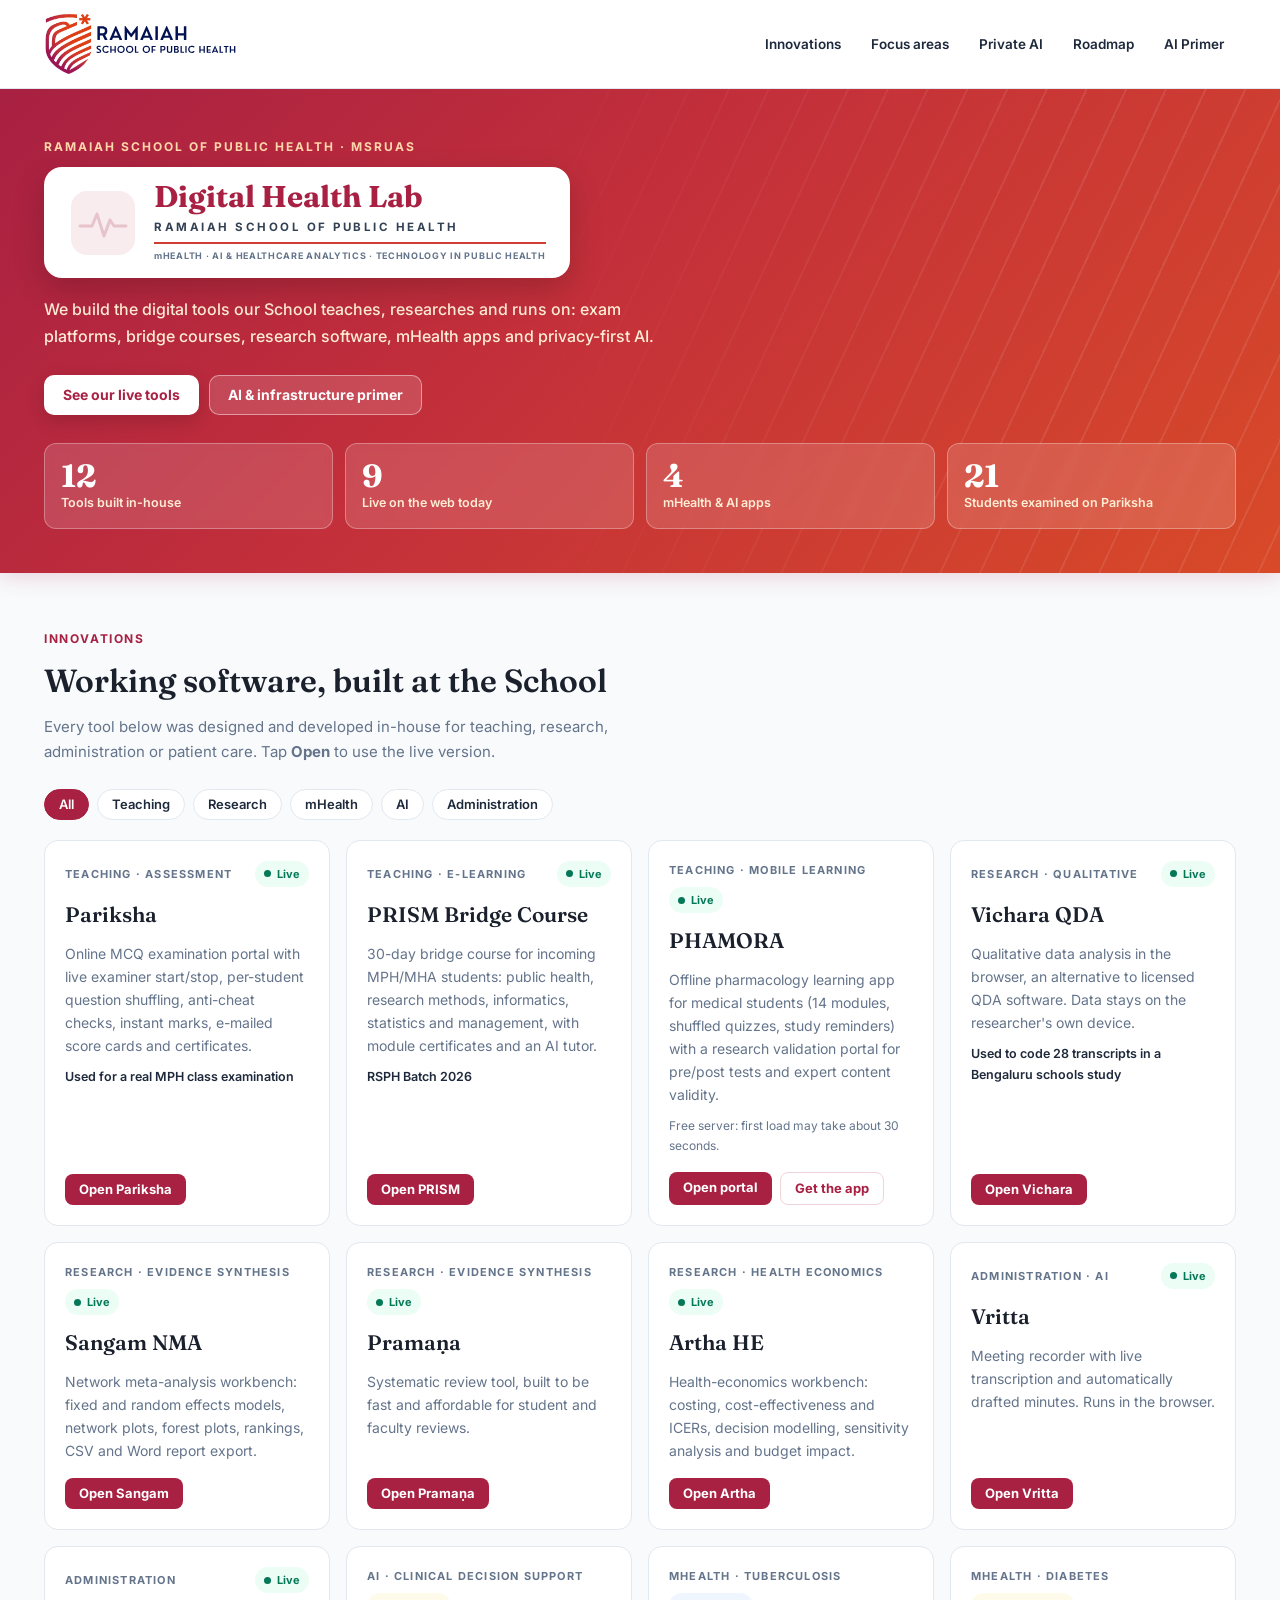
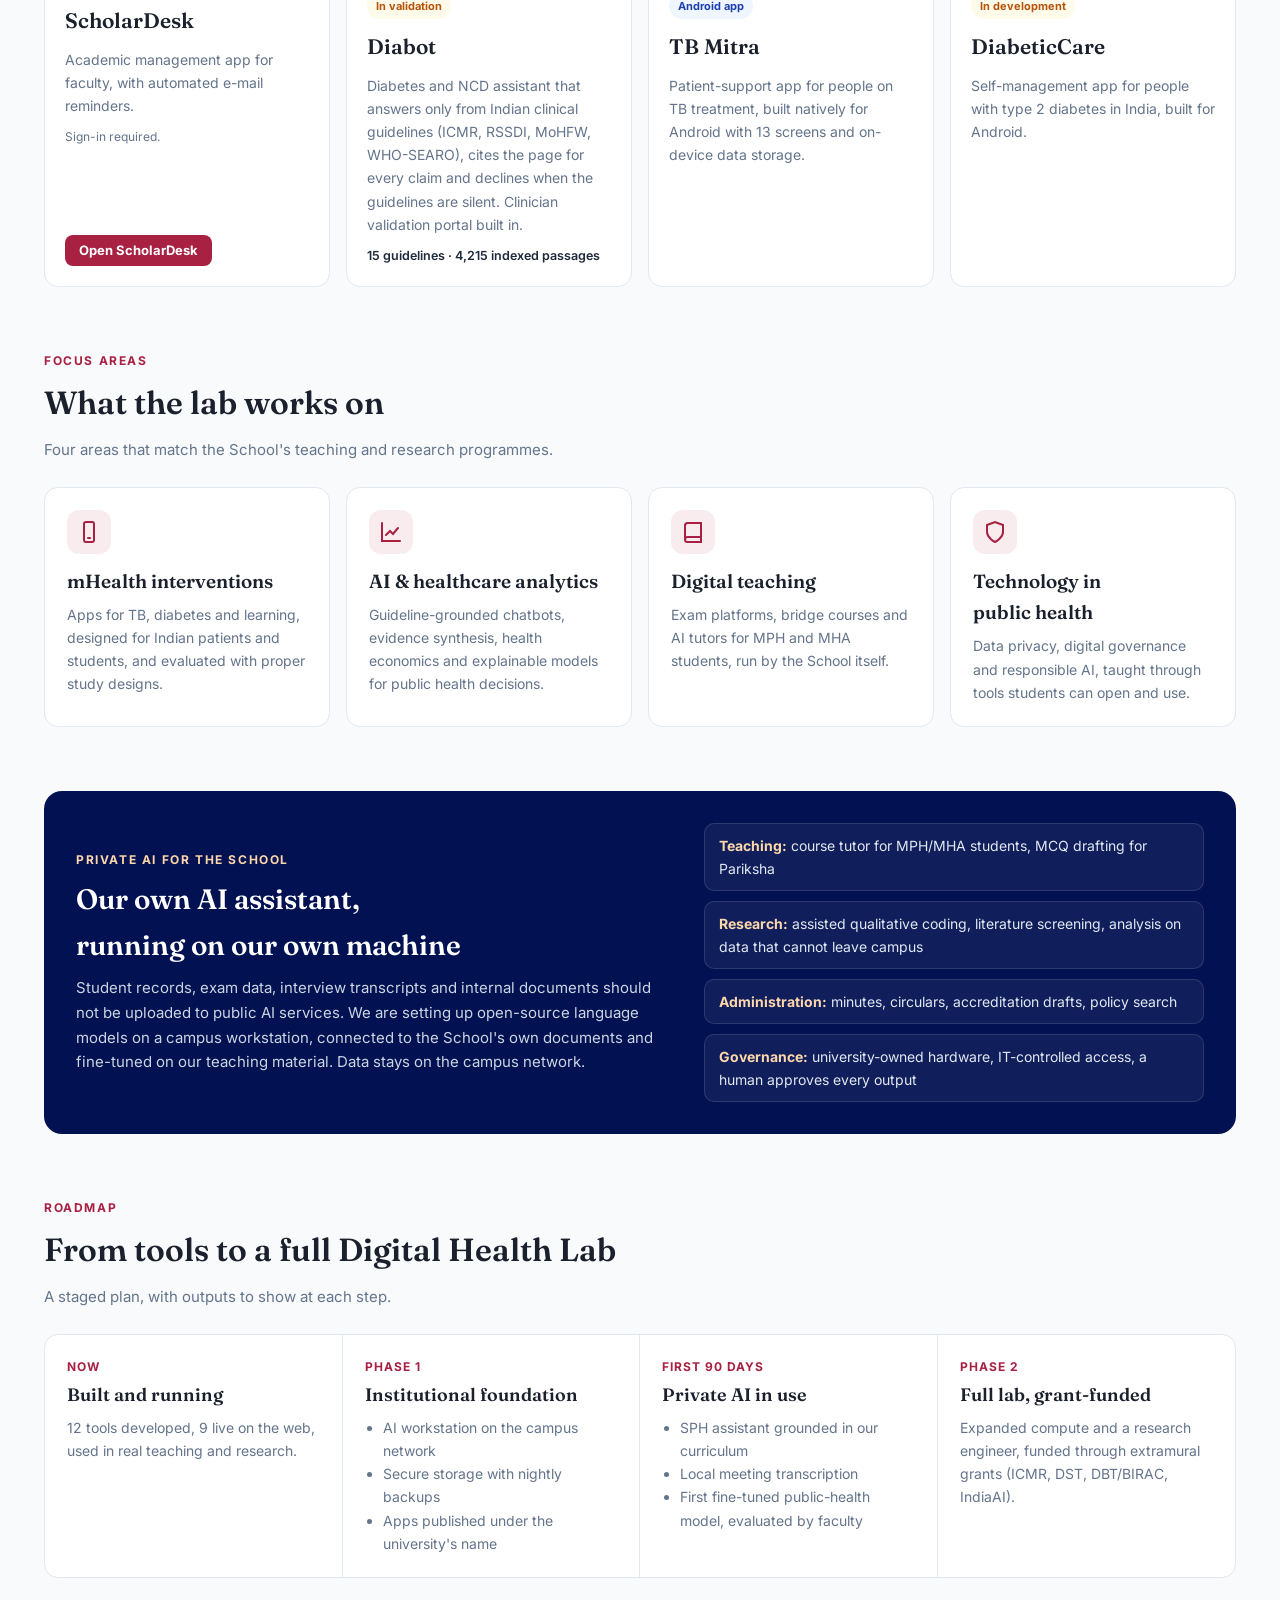
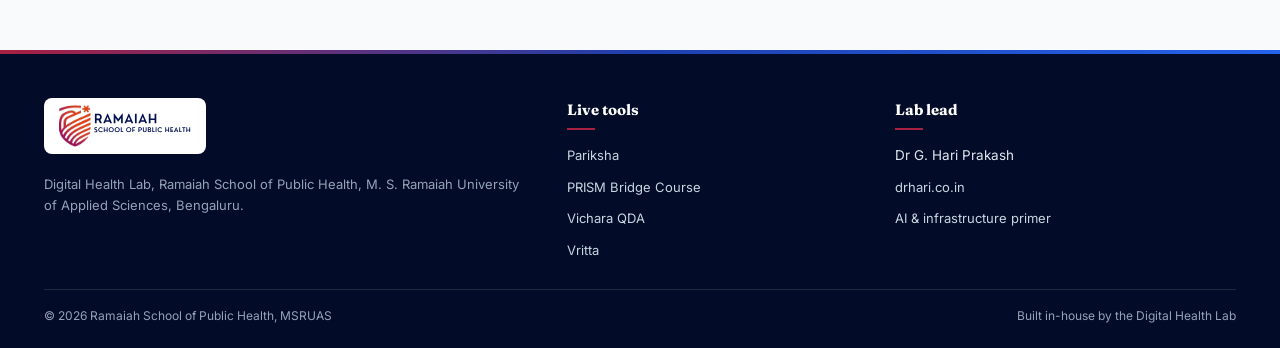
==== index.html @ 74ec66e6 "RSPH Digital Health Lab site: home and AI primer Co-Authored-By: Claude Opus 5.5 <noreply@anthropic." ====
<!DOCTYPE html>
<html lang="en">
<head>
  <meta charset="UTF-8" />
  <meta name="viewport" content="width=device-width, initial-scale=1.0" />
  <title>Digital Health Lab | Ramaiah School of Public Health</title>
  <meta name="description" content="Digital Health Lab at Ramaiah School of Public Health, MSRUAS: mHealth, AI and healthcare analytics, and technology for public health. Live tools built in-house." />
  <link rel="icon" type="image/svg+xml" href="rsph_logo.svg" />
  <link rel="alternate icon" type="image/png" href="rsph_official_logo.png" />
  <link rel="preconnect" href="https://fonts.googleapis.com">
  <link rel="preconnect" href="https://fonts.gstatic.com" crossorigin>
  <link href="https://fonts.googleapis.com/css2?family=Fraunces:opsz,wght@9..144,500;9..144,600;9..144,700&family=Inter:wght@400;500;600;700;800&display=swap" rel="stylesheet">
  <link rel="stylesheet" href="styles.css" />
  <script>document.documentElement.classList.add('js');</script>
</head>
<body>

<header class="masthead">
  <div class="wrap">
    <a href="./" aria-label="Digital Health Lab home"><img src="rsph_logo.svg" alt="Ramaiah School of Public Health" class="brand-logo-img" onerror="this.onerror=null;this.src='rsph_official_logo.png';" /></a>
    <nav class="nav" aria-label="Main">
      <a href="#innovations">Innovations</a>
      <a href="#focus">Focus areas</a>
      <a href="#private-ai">Private AI</a>
      <a href="#roadmap">Roadmap</a>
      <a href="primer.html">AI Primer</a>
    </nav>
  </div>
</header>

<section class="hero-banner">
  <div class="wrap">
    <div class="hero-kicker">Ramaiah School of Public Health · MSRUAS</div>
    <div class="hero-logo-card">
      <div class="pulse-icon" aria-hidden="true">
        <svg viewBox="0 0 70 70" fill="none">
          <rect x="3" y="3" width="64" height="64" rx="16" fill="#F8ECEE"/>
          <path d="M12 38h12l5-12 7 22 6-16 4 6h12" stroke="#E7C3CB" stroke-width="3" stroke-linecap="round" stroke-linejoin="round"/>
          <path class="pulse-line" d="M12 38h12l5-12 7 22 6-16 4 6h12" stroke="#A82042" stroke-width="3.2" stroke-linecap="round" stroke-linejoin="round"/>
        </svg>
        <span class="hero-sparkle s1">&#10022;</span>
        <span class="hero-sparkle s2">&#10022;</span>
      </div>
      <div>
        <div class="hero-logo-word">Digital Health Lab</div>
        <div class="hero-logo-sub">RAMAIAH SCHOOL OF PUBLIC HEALTH</div>
        <div class="hero-logo-tagline">mHEALTH &middot; AI &amp; HEALTHCARE ANALYTICS &middot; TECHNOLOGY IN PUBLIC HEALTH</div>
      </div>
    </div>
    <h1 class="hero-sub" style="font-family:'Inter',sans-serif;font-weight:500;color:#FFEDD5;">
      We build the digital tools our School teaches, researches and runs on: exam platforms, bridge courses, research software, mHealth apps and privacy-first AI.
    </h1>
    <div class="hero-actions">
      <a class="btn btn-light" href="#innovations">See our live tools</a>
      <a class="btn btn-ghost" href="primer.html">AI &amp; infrastructure primer</a>
    </div>
    <div class="metrics-row">
      <div class="metric-card"><div class="big-num" data-count="12">12</div><div class="caption">Tools built in-house</div></div>
      <div class="metric-card"><div class="big-num" data-count="9">9</div><div class="caption">Live on the web today</div></div>
      <div class="metric-card"><div class="big-num" data-count="4">4</div><div class="caption">mHealth &amp; AI apps</div></div>
      <div class="metric-card"><div class="big-num" data-count="21">21</div><div class="caption">Students examined on Pariksha</div></div>
    </div>
  </div>
</section>

<main>
<section class="block wrap" id="innovations">
  <div class="eyebrow">Innovations</div>
  <h2 class="section-title">Working software, built at the School</h2>
  <p class="section-lede">Every tool below was designed and developed in-house for teaching, research, administration or patient care. Tap <b>Open</b> to use the live version.</p>

  <div class="chips" role="group" aria-label="Filter tools">
    <button class="chip" aria-pressed="true" data-filter="all">All</button>
    <button class="chip" aria-pressed="false" data-filter="teaching">Teaching</button>
    <button class="chip" aria-pressed="false" data-filter="research">Research</button>
    <button class="chip" aria-pressed="false" data-filter="mhealth">mHealth</button>
    <button class="chip" aria-pressed="false" data-filter="ai">AI</button>
    <button class="chip" aria-pressed="false" data-filter="admin">Administration</button>
  </div>

  <div class="grid" id="projectGrid">
    <article class="card reveal" data-cat="teaching">
      <div class="card-top"><span class="cat">Teaching · Assessment</span><span class="status live">Live</span></div>
      <h3>Pariksha</h3>
      <p>Online MCQ examination portal with live examiner start/stop, per-student question shuffling, anti-cheat checks, instant marks, e-mailed score cards and certificates.</p>
      <div class="who">Used for a real MPH class examination</div>
      <div class="card-actions"><a class="btn-sm" href="https://pariksha.drhari.co.in" target="_blank" rel="noopener">Open Pariksha</a></div>
    </article>

    <article class="card reveal" data-cat="teaching">
      <div class="card-top"><span class="cat">Teaching · E-learning</span><span class="status live">Live</span></div>
      <h3>PRISM Bridge Course</h3>
      <p>30-day bridge course for incoming MPH/MHA students: public health, research methods, informatics, statistics and management, with module certificates and an AI tutor.</p>
      <div class="who">RSPH Batch 2026</div>
      <div class="card-actions"><a class="btn-sm" href="https://rsph-prism-2026-8d817.web.app" target="_blank" rel="noopener">Open PRISM</a></div>
    </article>

    <article class="card reveal" data-cat="teaching mhealth">
      <div class="card-top"><span class="cat">Teaching · Mobile learning</span><span class="status live">Live</span></div>
      <h3>PHAMORA</h3>
      <p>Offline pharmacology learning app for medical students (14 modules, shuffled quizzes, study reminders) with a research validation portal for pre/post tests and expert content validity.</p>
      <div class="note-sm">Free server: first load may take about 30 seconds.</div>
      <div class="card-actions"><a class="btn-sm" href="https://phamora-validation.onrender.com" target="_blank" rel="noopener">Open portal</a><a class="btn-sm outline" href="https://phamora-validation.onrender.com/download" target="_blank" rel="noopener">Get the app</a></div>
    </article>

    <article class="card reveal" data-cat="research">
      <div class="card-top"><span class="cat">Research · Qualitative</span><span class="status live">Live</span></div>
      <h3>Vichara QDA</h3>
      <p>Qualitative data analysis in the browser, an alternative to licensed QDA software. Data stays on the researcher's own device.</p>
      <div class="who">Used to code 28 transcripts in a Bengaluru schools study</div>
      <div class="card-actions"><a class="btn-sm" href="https://vichara-qda-production.up.railway.app" target="_blank" rel="noopener">Open Vichara</a></div>
    </article>

    <article class="card reveal" data-cat="research">
      <div class="card-top"><span class="cat">Research · Evidence synthesis</span><span class="status live">Live</span></div>
      <h3>Sangam NMA</h3>
      <p>Network meta-analysis workbench: fixed and random effects models, network plots, forest plots, rankings, CSV and Word report export.</p>
      <div class="card-actions"><a class="btn-sm" href="https://sangam-web-production.up.railway.app" target="_blank" rel="noopener">Open Sangam</a></div>
    </article>

    <article class="card reveal" data-cat="research">
      <div class="card-top"><span class="cat">Research · Evidence synthesis</span><span class="status live">Live</span></div>
      <h3>Pramaṇa</h3>
      <p>Systematic review tool, built to be fast and affordable for student and faculty reviews.</p>
      <div class="card-actions"><a class="btn-sm" href="https://pramana-server-production.up.railway.app" target="_blank" rel="noopener">Open Pramaṇa</a></div>
    </article>

    <article class="card reveal" data-cat="research">
      <div class="card-top"><span class="cat">Research · Health economics</span><span class="status live">Live</span></div>
      <h3>Artha HE</h3>
      <p>Health-economics workbench: costing, cost-effectiveness and ICERs, decision modelling, sensitivity analysis and budget impact.</p>
      <div class="card-actions"><a class="btn-sm" href="https://artha-he-production.up.railway.app" target="_blank" rel="noopener">Open Artha</a></div>
    </article>

    <article class="card reveal" data-cat="admin ai">
      <div class="card-top"><span class="cat">Administration · AI</span><span class="status live">Live</span></div>
      <h3>Vritta</h3>
      <p>Meeting recorder with live transcription and automatically drafted minutes. Runs in the browser.</p>
      <div class="card-actions"><a class="btn-sm" href="https://www.drhari.co.in/vritta" target="_blank" rel="noopener">Open Vritta</a></div>
    </article>

    <article class="card reveal" data-cat="admin">
      <div class="card-top"><span class="cat">Administration</span><span class="status live">Live</span></div>
      <h3>ScholarDesk</h3>
      <p>Academic management app for faculty, with automated e-mail reminders.</p>
      <div class="note-sm">Sign-in required.</div>
      <div class="card-actions"><a class="btn-sm" href="https://scholardesk.drhari.co.in" target="_blank" rel="noopener">Open ScholarDesk</a></div>
    </article>

    <article class="card reveal" data-cat="ai mhealth">
      <div class="card-top"><span class="cat">AI · Clinical decision support</span><span class="status dev">In validation</span></div>
      <h3>Diabot</h3>
      <p>Diabetes and NCD assistant that answers only from Indian clinical guidelines (ICMR, RSSDI, MoHFW, WHO-SEARO), cites the page for every claim and declines when the guidelines are silent. Clinician validation portal built in.</p>
      <div class="who">15 guidelines · 4,215 indexed passages</div>
    </article>

    <article class="card reveal" data-cat="mhealth">
      <div class="card-top"><span class="cat">mHealth · Tuberculosis</span><span class="status app">Android app</span></div>
      <h3>TB Mitra</h3>
      <p>Patient-support app for people on TB treatment, built natively for Android with 13 screens and on-device data storage.</p>
    </article>

    <article class="card reveal" data-cat="mhealth">
      <div class="card-top"><span class="cat">mHealth · Diabetes</span><span class="status dev">In development</span></div>
      <h3>DiabeticCare</h3>
      <p>Self-management app for people with type 2 diabetes in India, built for Android.</p>
    </article>
  </div>
  <p class="empty" id="emptyMsg" hidden>No tools in this category yet.</p>
</section>

<section class="block wrap" id="focus">
  <div class="eyebrow">Focus areas</div>
  <h2 class="section-title">What the lab works on</h2>
  <p class="section-lede">Four areas that match the School's teaching and research programmes.</p>
  <div class="pillars">
    <div class="pillar reveal"><div class="ico"><svg viewBox="0 0 24 24" fill="none" stroke="currentColor" stroke-width="2" stroke-linecap="round"><rect x="7" y="2" width="10" height="20" rx="2"/><path d="M11 18h2"/></svg></div><h3>mHealth interventions</h3><p>Apps for TB, diabetes and learning, designed for Indian patients and students, and evaluated with proper study designs.</p></div>
    <div class="pillar reveal"><div class="ico"><svg viewBox="0 0 24 24" fill="none" stroke="currentColor" stroke-width="2" stroke-linecap="round"><path d="M3 3v18h18"/><path d="M7 15l4-4 3 3 5-6"/></svg></div><h3>AI &amp; healthcare analytics</h3><p>Guideline-grounded chatbots, evidence synthesis, health economics and explainable models for public health decisions.</p></div>
    <div class="pillar reveal"><div class="ico"><svg viewBox="0 0 24 24" fill="none" stroke="currentColor" stroke-width="2" stroke-linecap="round"><path d="M4 19.5A2.5 2.5 0 0 1 6.5 17H20V3H6.5A2.5 2.5 0 0 0 4 5.5z"/><path d="M4 19.5A2.5 2.5 0 0 0 6.5 22H20v-5"/></svg></div><h3>Digital teaching</h3><p>Exam platforms, bridge courses and AI tutors for MPH and MHA students, run by the School itself.</p></div>
    <div class="pillar reveal"><div class="ico"><svg viewBox="0 0 24 24" fill="none" stroke="currentColor" stroke-width="2" stroke-linecap="round"><path d="M12 22s8-4 8-10V5l-8-3-8 3v7c0 6 8 10 8 10z"/></svg></div><h3>Technology in public health</h3><p>Data privacy, digital governance and responsible AI, taught through tools students can open and use.</p></div>
  </div>
</section>

<section class="block wrap" id="private-ai">
  <div class="band reveal">
    <div>
      <div class="eyebrow" style="color:#FED7AA">Private AI for the School</div>
      <h2>Our own AI assistant, running on our own machine</h2>
      <p>Student records, exam data, interview transcripts and internal documents should not be uploaded to public AI services. We are setting up open-source language models on a campus workstation, connected to the School's own documents and fine-tuned on our teaching material. Data stays on the campus network.</p>
    </div>
    <ul>
      <li><b>Teaching:</b> course tutor for MPH/MHA students, MCQ drafting for Pariksha</li>
      <li><b>Research:</b> assisted qualitative coding, literature screening, analysis on data that cannot leave campus</li>
      <li><b>Administration:</b> minutes, circulars, accreditation drafts, policy search</li>
      <li><b>Governance:</b> university-owned hardware, IT-controlled access, a human approves every output</li>
    </ul>
  </div>
</section>

<section class="block wrap" id="roadmap">
  <div class="eyebrow">Roadmap</div>
  <h2 class="section-title">From tools to a full Digital Health Lab</h2>
  <p class="section-lede">A staged plan, with outputs to show at each step.</p>
  <div class="roadmap reveal">
    <div class="step"><div class="when">Now</div><h3>Built and running</h3><p>12 tools developed, 9 live on the web, used in real teaching and research.</p></div>
    <div class="step"><div class="when">Phase 1</div><h3>Institutional foundation</h3><ul><li>AI workstation on the campus network</li><li>Secure storage with nightly backups</li><li>Apps published under the university's name</li></ul></div>
    <div class="step"><div class="when">First 90 days</div><h3>Private AI in use</h3><ul><li>SPH assistant grounded in our curriculum</li><li>Local meeting transcription</li><li>First fine-tuned public-health model, evaluated by faculty</li></ul></div>
    <div class="step"><div class="when">Phase 2</div><h3>Full lab, grant-funded</h3><p>Expanded compute and a research engineer, funded through extramural grants (ICMR, DST, DBT/BIRAC, IndiaAI).</p></div>
  </div>
</section>
</main>

<footer class="rsph-portal-footer">
  <div class="footer-top-accent"></div>
  <div class="wrap">
    <div class="footer-grid">
      <div>
        <img src="rsph_logo.svg" alt="Ramaiah School of Public Health" class="footer-logo-img" onerror="this.onerror=null;this.src='rsph_official_logo.png';" />
        <p class="footer-brand-text">Digital Health Lab, Ramaiah School of Public Health, M. S. Ramaiah University of Applied Sciences, Bengaluru.</p>
      </div>
      <div>
        <div class="footer-heading">Live tools</div>
        <ul class="footer-links">
          <li><a href="https://pariksha.drhari.co.in" target="_blank" rel="noopener">Pariksha</a></li>
          <li><a href="https://rsph-prism-2026-8d817.web.app" target="_blank" rel="noopener">PRISM Bridge Course</a></li>
          <li><a href="https://vichara-qda-production.up.railway.app" target="_blank" rel="noopener">Vichara QDA</a></li>
          <li><a href="https://www.drhari.co.in/vritta" target="_blank" rel="noopener">Vritta</a></li>
        </ul>
      </div>
      <div>
        <div class="footer-heading">Lab lead</div>
        <ul class="footer-links">
          <li>Dr G. Hari Prakash</li>
          <li><a href="https://www.drhari.co.in" target="_blank" rel="noopener">drhari.co.in</a></li>
          <li><a href="primer.html">AI &amp; infrastructure primer</a></li>
        </ul>
      </div>
    </div>
    <div class="footer-bottom"><span>© 2026 Ramaiah School of Public Health, MSRUAS</span><span>Built in-house by the Digital Health Lab</span></div>
  </div>
</footer>

<script>
  // Category filter
  const chips = document.querySelectorAll('.chip');
  const cards = document.querySelectorAll('#projectGrid .card');
  chips.forEach(chip => chip.addEventListener('click', () => {
    chips.forEach(c => c.setAttribute('aria-pressed', c === chip));
    const f = chip.dataset.filter; let shown = 0;
    cards.forEach(card => {
      const show = f === 'all' || card.dataset.cat.split(' ').includes(f);
      card.hidden = !show; if (show) { shown++; card.classList.add('in'); }
    });
    document.getElementById('emptyMsg').hidden = shown > 0;
  }));

  // Scroll reveal (anything already on screen shows immediately)
  const reveals = document.querySelectorAll('.reveal');
  if ('IntersectionObserver' in window) {
    const io = new IntersectionObserver(entries => entries.forEach(e => {
      if (e.isIntersecting) { e.target.classList.add('in'); io.unobserve(e.target); }
    }), { threshold: 0.08 });
    reveals.forEach((el, i) => { el.style.transitionDelay = (i % 3) * 70 + 'ms'; io.observe(el); });
  } else { reveals.forEach(el => el.classList.add('in')); }
  setTimeout(() => reveals.forEach(el => el.classList.add('in')), 2500);

  // Count-up for hero numbers
  if (!matchMedia('(prefers-reduced-motion: reduce)').matches) {
    document.querySelectorAll('[data-count]').forEach(el => {
      const target = +el.dataset.count; let n = 0; el.textContent = '0';
      const t = setInterval(() => { n++; el.textContent = n; if (n >= target) clearInterval(t); }, 900 / target);
    });
  }
</script>
</body>
</html>
---- styles.css ----
/* RSPH Digital Health Lab: shares the PRISM bridge-course visual system
   (RSPH crimson gradient hero, Fraunces + Inter, MSRUAS navy footer). */
:root {
  --rsph-crimson: #A82042;
  --rsph-crimson-dark: #821531;
  --rsph-orange: #CF3E30;
  --rsph-purple: #4A1D65;
  --rsph-navy: #021152;
  --rsph-royal-blue: #1E40AF;
  --rsph-bright-blue: #2563EB;
  --rsph-gold: #D97706;
  --rsph-bg: #F8FAFC;
  --rsph-card: #FFFFFF;
  --rsph-text: #1E293B;
  --rsph-muted: #64748B;
  --rsph-border: #E2E8F0;
  --rsph-tint: #F8ECEE;
  --ok: #047857; --ok-bg: #ECFDF5;
  --info: #1E40AF; --info-bg: #EFF6FF;
  --amber: #B45309; --amber-bg: #FFFBEB;
}

* { box-sizing: border-box; margin: 0; padding: 0; }
html { scroll-behavior: smooth; }
body {
  font-family: 'Inter', 'Helvetica Neue', Helvetica, Arial, sans-serif;
  background: var(--rsph-bg);
  color: var(--rsph-text);
  line-height: 1.65;
  font-size: 15px;
}
h1, h2, h3, h4, .serif { font-family: 'Fraunces', Georgia, 'Times New Roman', serif; font-weight: 600; color: #1A202C; text-wrap: balance; }
a { color: var(--rsph-crimson); }
a:focus-visible, button:focus-visible { outline: 3px solid var(--rsph-bright-blue); outline-offset: 2px; }
img { max-width: 100%; }
.wrap { max-width: 1240px; margin: 0 auto; padding-inline: 24px; }
@media (max-width: 600px) { .wrap { padding-inline: 16px; } }

/* MASTHEAD */
.masthead { background: #fff; border-bottom: 1px solid var(--rsph-border); padding-block: 12px; position: sticky; top: 0; z-index: 20; }
.masthead .wrap { display: flex; justify-content: space-between; align-items: center; flex-wrap: wrap; gap: 12px; }
.brand-logo-img { height: 64px; width: auto; max-width: 300px; object-fit: contain; display: block; }
@media (max-width: 768px) { .brand-logo-img { height: 48px; max-width: 220px; } }
.nav { display: flex; gap: 6px; flex-wrap: wrap; align-items: center; }
.nav a { text-decoration: none; color: var(--rsph-text); font-size: 13.5px; font-weight: 600; padding: 7px 12px; border-radius: 8px; transition: background .15s, color .15s; }
.nav a:hover { background: var(--rsph-tint); color: var(--rsph-crimson); }
.nav a.active { background: var(--rsph-crimson); color: #fff; }

/* HERO (same gradient + prism beams as PRISM) */
.hero-banner { position: relative; overflow: hidden; background: linear-gradient(135deg, #A82042 0%, #C4303A 45%, #D84A28 100%); color: #fff; padding-block: 48px 44px; box-shadow: 0 4px 20px rgba(168,32,66,.18); }
.hero-banner::after { content: ''; position: absolute; top: -10%; right: 0; bottom: -10%; width: 60%;
  background-image: repeating-linear-gradient(115deg, rgba(255,255,255,.10) 0 2px, transparent 2px 36px);
  -webkit-mask-image: linear-gradient(to left, rgba(0,0,0,.9) 25%, rgba(0,0,0,0) 100%); mask-image: linear-gradient(to left, rgba(0,0,0,.9) 25%, rgba(0,0,0,0) 100%);
  pointer-events: none; animation: beamDrift 14s linear infinite; }
@keyframes beamDrift { from { background-position: 0 0; } to { background-position: 380px 0; } }
.hero-banner .wrap { position: relative; z-index: 1; }
.hero-kicker { font-size: 12px; font-weight: 700; letter-spacing: 2px; text-transform: uppercase; color: #FED7AA; margin-bottom: 10px; }
.hero-logo-card { position: relative; display: inline-flex; align-items: center; gap: 16px; background: #fff; border-radius: 18px; padding: 14px 24px; margin-bottom: 18px; box-shadow: 0 12px 32px rgba(0,0,0,.18); overflow: hidden; animation: heroLogoIn .85s cubic-bezier(.16,1,.3,1) .15s both; max-width: 100%; }
.hero-logo-card::after { content: ''; position: absolute; top: 0; left: -60%; width: 45%; height: 100%; background: linear-gradient(115deg, transparent 0%, rgba(255,255,255,.75) 50%, transparent 100%); transform: skewX(-18deg); animation: heroLogoShine 4.5s ease-in-out 1.4s infinite; pointer-events: none; }
.pulse-icon { position: relative; flex-shrink: 0; width: 70px; height: 70px; animation: heroIconFloat 3.6s ease-in-out 1s infinite; }
.pulse-icon svg { width: 100%; height: 100%; display: block; }
.pulse-line { stroke-dasharray: 160; stroke-dashoffset: 160; animation: ecg 2.8s ease-in-out infinite; }
@keyframes ecg { 0% { stroke-dashoffset: 160; } 55% { stroke-dashoffset: 0; } 100% { stroke-dashoffset: -160; } }
.hero-sparkle { position: absolute; color: #F59E0B; line-height: 1; opacity: 0; animation: heroSparkleTwinkle 2.6s ease-in-out infinite; pointer-events: none; }
.hero-sparkle.s1 { top: -4px; right: -2px; font-size: 15px; animation-delay: .3s; }
.hero-sparkle.s2 { top: 16px; right: -10px; font-size: 9px; animation-delay: 1.4s; }
.hero-logo-word { font-family: 'Fraunces', Georgia, serif; font-weight: 700; font-size: 30px; color: #A82042; line-height: 1.05; }
.hero-logo-sub { font-weight: 700; font-size: 11.5px; letter-spacing: 2.5px; color: #334155; margin-top: 5px; }
.hero-logo-tagline { font-weight: 700; font-size: 9px; letter-spacing: .7px; color: #64748B; margin-top: 6px; padding-top: 5px; border-top: 2px solid #CF3E30; }
@keyframes heroLogoIn { from { opacity: 0; transform: scale(.82) translateY(14px); } to { opacity: 1; transform: none; } }
@keyframes heroLogoShine { 0% { left: -60%; } 35%, 100% { left: 130%; } }
@keyframes heroIconFloat { 0%,100% { transform: translateY(0) rotate(0); } 50% { transform: translateY(-5px) rotate(-1.5deg); } }
@keyframes heroSparkleTwinkle { 0%,100% { opacity: 0; transform: scale(.4) rotate(0); } 50% { opacity: 1; transform: scale(1) rotate(20deg); } }
.hero-sub { font-size: 16px; color: #FFEDD5; max-width: 860px; margin-bottom: 26px; }
.hero-actions { display: flex; gap: 10px; flex-wrap: wrap; margin-bottom: 28px; }
.btn { display: inline-flex; align-items: center; gap: 8px; font: 700 14px/1 'Inter', sans-serif; padding: 12px 18px; border-radius: 10px; text-decoration: none; border: 1px solid transparent; cursor: pointer; transition: transform .15s, box-shadow .15s, background .15s; }
.btn:hover { transform: translateY(-2px); }
.btn-light { background: #fff; color: var(--rsph-crimson); box-shadow: 0 6px 18px rgba(0,0,0,.15); }
.btn-ghost { background: rgba(255,255,255,.14); color: #fff; border-color: rgba(255,255,255,.45); }
.metrics-row { display: grid; grid-template-columns: repeat(4, 1fr); gap: 12px; }
@media (max-width: 760px) { .metrics-row { grid-template-columns: repeat(2, 1fr); } }
.metric-card { background: rgba(255,255,255,.14); border: 1px solid rgba(255,255,255,.3); border-radius: 12px; padding: 14px 16px; backdrop-filter: blur(4px); }
.big-num { font-family: 'Fraunces', Georgia, serif; font-size: 32px; font-weight: 700; line-height: 1.1; font-variant-numeric: tabular-nums; }
.caption { font-size: 12.5px; color: #FFEDD5; font-weight: 600; }
@media (max-width: 600px) { .pulse-icon { width: 50px; height: 50px; } .hero-logo-word { font-size: 23px; } .hero-logo-tagline { display: none; } }

/* SECTIONS */
section.block { padding-block: 56px 8px; }
.eyebrow { font-size: 12px; font-weight: 700; letter-spacing: 1.6px; text-transform: uppercase; color: var(--rsph-crimson); margin-bottom: 6px; }
.section-title { font-size: clamp(24px, 3.4vw, 32px); margin-bottom: 8px; }
.section-lede { color: var(--rsph-muted); max-width: 72ch; margin-bottom: 24px; }

/* FILTER CHIPS */
.chips { display: flex; gap: 8px; flex-wrap: wrap; margin-bottom: 20px; }
.chip { font: 600 13px/1 'Inter', sans-serif; padding: 8px 14px; border-radius: 999px; border: 1px solid var(--rsph-border); background: #fff; color: var(--rsph-text); cursor: pointer; transition: all .15s; }
.chip:hover { border-color: var(--rsph-crimson); color: var(--rsph-crimson); }
.chip[aria-pressed="true"] { background: var(--rsph-crimson); border-color: var(--rsph-crimson); color: #fff; }

/* PROJECT CARDS */
.grid { display: grid; grid-template-columns: repeat(auto-fill, minmax(280px, 1fr)); gap: 16px; }
.card { background: var(--rsph-card); border: 1px solid var(--rsph-border); border-radius: 14px; padding: 20px; display: flex; flex-direction: column; gap: 10px; min-width: 0; position: relative; overflow: hidden; transition: transform .2s, box-shadow .2s, border-color .2s; }
.card::before { content: ''; position: absolute; inset: 0 0 auto 0; height: 3px; background: linear-gradient(90deg, #A82042, #D84A28); transform: scaleX(0); transform-origin: left; transition: transform .35s ease; }
.card:hover { transform: translateY(-4px); box-shadow: 0 14px 30px rgba(30,41,59,.10); border-color: #F1D4DA; }
.card:hover::before { transform: scaleX(1); }
.card-top { display: flex; justify-content: space-between; align-items: center; gap: 8px; flex-wrap: wrap; }
.cat { font-size: 11px; font-weight: 700; letter-spacing: 1.2px; text-transform: uppercase; color: var(--rsph-muted); }
.status { font-size: 11px; font-weight: 700; padding: 4px 9px; border-radius: 999px; display: inline-flex; align-items: center; gap: 6px; }
.status.live { color: var(--ok); background: var(--ok-bg); }
.status.live::before { content: ''; width: 7px; height: 7px; border-radius: 50%; background: var(--ok); animation: blink 1.6s ease-in-out infinite; }
@keyframes blink { 50% { opacity: .25; } }
.status.dev { color: var(--amber); background: var(--amber-bg); }
.status.app { color: var(--info); background: var(--info-bg); }
.card h3 { font-size: 21px; }
.card p { color: var(--rsph-muted); font-size: 14px; }
.card .who { font-size: 12.5px; color: var(--rsph-text); font-weight: 600; }
.card-actions { margin-top: auto; display: flex; gap: 8px; flex-wrap: wrap; padding-top: 6px; }
.btn-sm { font: 700 13px/1 'Inter', sans-serif; padding: 9px 14px; border-radius: 8px; text-decoration: none; background: var(--rsph-crimson); color: #fff; transition: background .15s; }
.btn-sm:hover { background: var(--rsph-crimson-dark); }
.btn-sm.outline { background: #fff; color: var(--rsph-crimson); border: 1px solid #F1D4DA; }
.note-sm { font-size: 12px; color: var(--rsph-muted); }

/* PILLARS */
.pillars { display: grid; grid-template-columns: repeat(auto-fit, minmax(230px, 1fr)); gap: 16px; }
.pillar { background: #fff; border: 1px solid var(--rsph-border); border-radius: 14px; padding: 22px; }
.pillar .ico { width: 44px; height: 44px; border-radius: 12px; display: grid; place-items: center; background: var(--rsph-tint); color: var(--rsph-crimson); margin-bottom: 12px; }
.pillar .ico svg { width: 24px; height: 24px; }
.pillar h3 { font-size: 19px; margin-bottom: 6px; }
.pillar p { color: var(--rsph-muted); font-size: 14px; }

/* ROADMAP */
.roadmap { display: grid; grid-template-columns: repeat(auto-fit, minmax(240px, 1fr)); gap: 0; background: #fff; border: 1px solid var(--rsph-border); border-radius: 14px; overflow: hidden; }
.step { padding: 22px; border-right: 1px solid var(--rsph-border); position: relative; }
.step:last-child { border-right: none; }
.step .when { font-size: 12px; font-weight: 700; color: var(--rsph-crimson); letter-spacing: 1px; text-transform: uppercase; }
.step h3 { font-size: 18px; margin: 4px 0 6px; }
.step p, .step li { color: var(--rsph-muted); font-size: 14px; }
.step ul { padding-left: 18px; }
@media (max-width: 600px) { .step { border-right: none; border-bottom: 1px solid var(--rsph-border); } }

/* PRIVACY BAND */
.band { background: var(--rsph-navy); color: #E2E8F0; border-radius: 18px; padding: 32px; display: grid; grid-template-columns: 1.2fr 1fr; gap: 28px; align-items: center; position: relative; overflow: hidden; }
.band h2 { color: #fff; font-size: clamp(22px, 3vw, 28px); margin-bottom: 8px; }
.band p { color: #CBD5E1; }
.band ul { list-style: none; display: grid; gap: 10px; }
.band li { background: rgba(255,255,255,.06); border: 1px solid rgba(255,255,255,.12); border-radius: 10px; padding: 10px 14px; font-size: 14px; }
.band li b { color: #FED7AA; }
@media (max-width: 800px) { .band { grid-template-columns: 1fr; padding: 24px; } }

/* REVEAL (content stays visible if JS is off; JS adds .js to <html>) */
.js .reveal { opacity: 0; transform: translateY(18px); transition: opacity .6s ease, transform .6s ease; }
.js .reveal.in { opacity: 1; transform: none; }

/* FOOTER (MSRUAS navy & crimson, as in PRISM) */
.rsph-portal-footer { background: #020B27; color: #E2E8F0; font-size: 13.5px; margin-top: 64px; }
.footer-top-accent { height: 4px; background: linear-gradient(90deg, #A82042 0%, #1E40AF 50%, #2563EB 100%); }
.footer-grid { display: grid; grid-template-columns: 2fr 1.2fr 1.4fr; gap: 36px; padding-block: 44px 28px; }
@media (max-width: 800px) { .footer-grid { grid-template-columns: 1fr; gap: 26px; } }
.footer-logo-img { height: 56px; width: auto; max-width: 260px; background: #fff; padding: 6px 14px; border-radius: 8px; margin-bottom: 14px; }
.footer-brand-text { color: #94A3B8; font-size: 13px; margin-bottom: 12px; }
.footer-heading { color: #fff; font-size: 15px; font-weight: 700; margin-bottom: 14px; font-family: 'Fraunces', Georgia, serif; position: relative; padding-bottom: 8px; }
.footer-heading::after { content: ''; position: absolute; bottom: 0; left: 0; width: 28px; height: 2px; background: #A82042; }
.footer-links { list-style: none; display: grid; gap: 9px; }
.footer-links a { color: #CBD5E1; text-decoration: none; font-size: 13px; }
.footer-links a:hover { color: #fff; text-decoration: underline; }
.footer-bottom { border-top: 1px solid #1E293B; padding-block: 16px 22px; color: #94A3B8; font-size: 12px; display: flex; justify-content: space-between; gap: 10px; flex-wrap: wrap; }

/* PRIMER PAGE */
.primer-search { width: 100%; max-width: 520px; padding: 12px 16px; border: 1px solid var(--rsph-border); border-radius: 10px; font: 15px 'Inter', sans-serif; margin-bottom: 14px; background: #fff; color: var(--rsph-text); }
.term { background: #fff; border: 1px solid var(--rsph-border); border-radius: 14px; padding: 18px 20px; display: flex; flex-direction: column; gap: 8px; min-width: 0; }
.term h3 { font-size: 19px; display: flex; align-items: baseline; gap: 8px; flex-wrap: wrap; }
.term .abbr { font: 700 11px/1 'Inter', sans-serif; letter-spacing: 1px; text-transform: uppercase; color: var(--rsph-crimson); background: var(--rsph-tint); padding: 4px 8px; border-radius: 6px; }
.term p { font-size: 14px; color: var(--rsph-text); }
.term .eg { font-size: 13.5px; color: var(--rsph-muted); border-left: 3px solid #F1D4DA; padding-left: 10px; }
.term .eg b { color: var(--rsph-crimson); }
.stack { background: #fff; border: 1px solid var(--rsph-border); border-radius: 14px; padding: 20px; overflow-x: auto; }
.stack svg { display: block; min-width: 620px; width: 100%; height: auto; }
.cmp { width: 100%; border-collapse: collapse; background: #fff; font-size: 14px; min-width: 620px; }
.cmp th, .cmp td { text-align: left; padding: 10px 12px; border-bottom: 1px solid var(--rsph-border); vertical-align: top; }
.cmp th { font-size: 12px; text-transform: uppercase; letter-spacing: 1px; color: var(--rsph-muted); background: #F1F5F9; }
.table-wrap { overflow-x: auto; border: 1px solid var(--rsph-border); border-radius: 14px; }
.empty { color: var(--rsph-muted); padding: 12px 0; }

@media (prefers-reduced-motion: reduce) {
  *, *::before, *::after { animation: none !important; transition: none !important; }
  .js .reveal { opacity: 1; transform: none; }
  .hero-sparkle { display: none; }
}
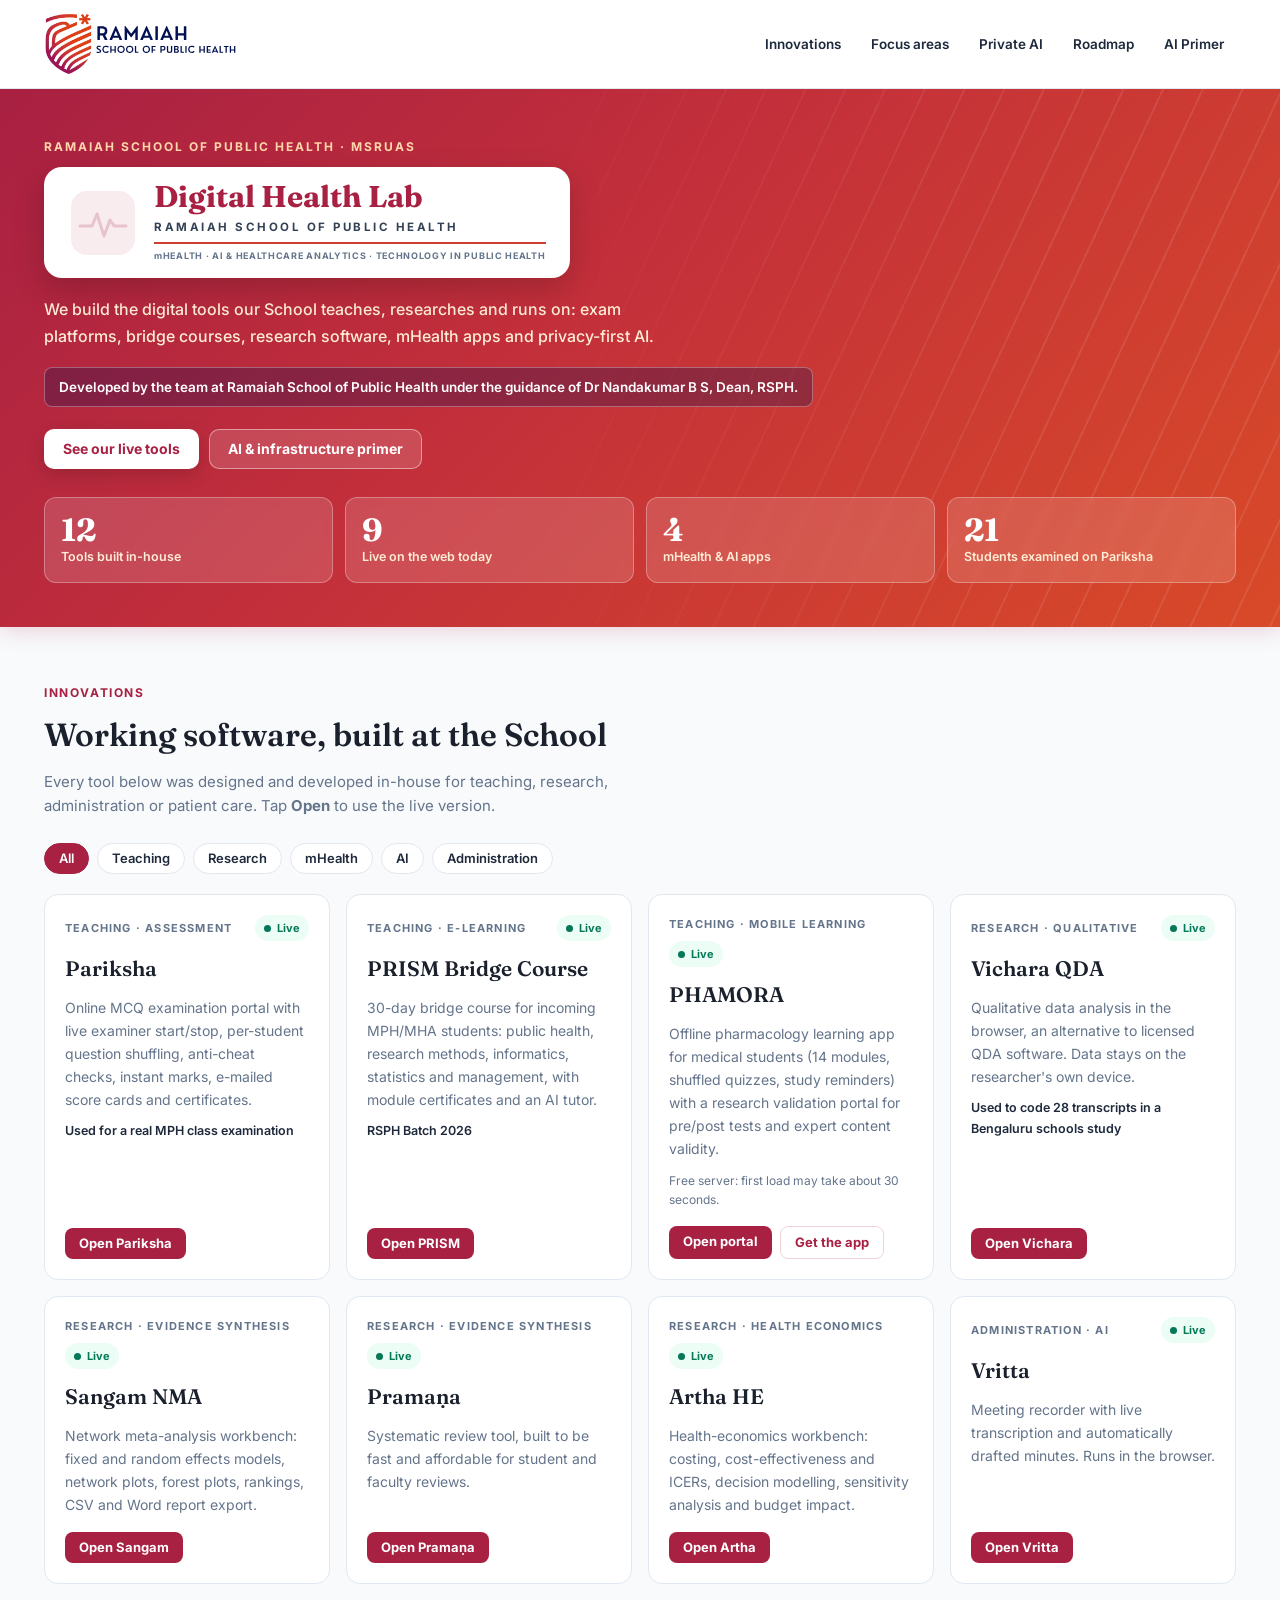
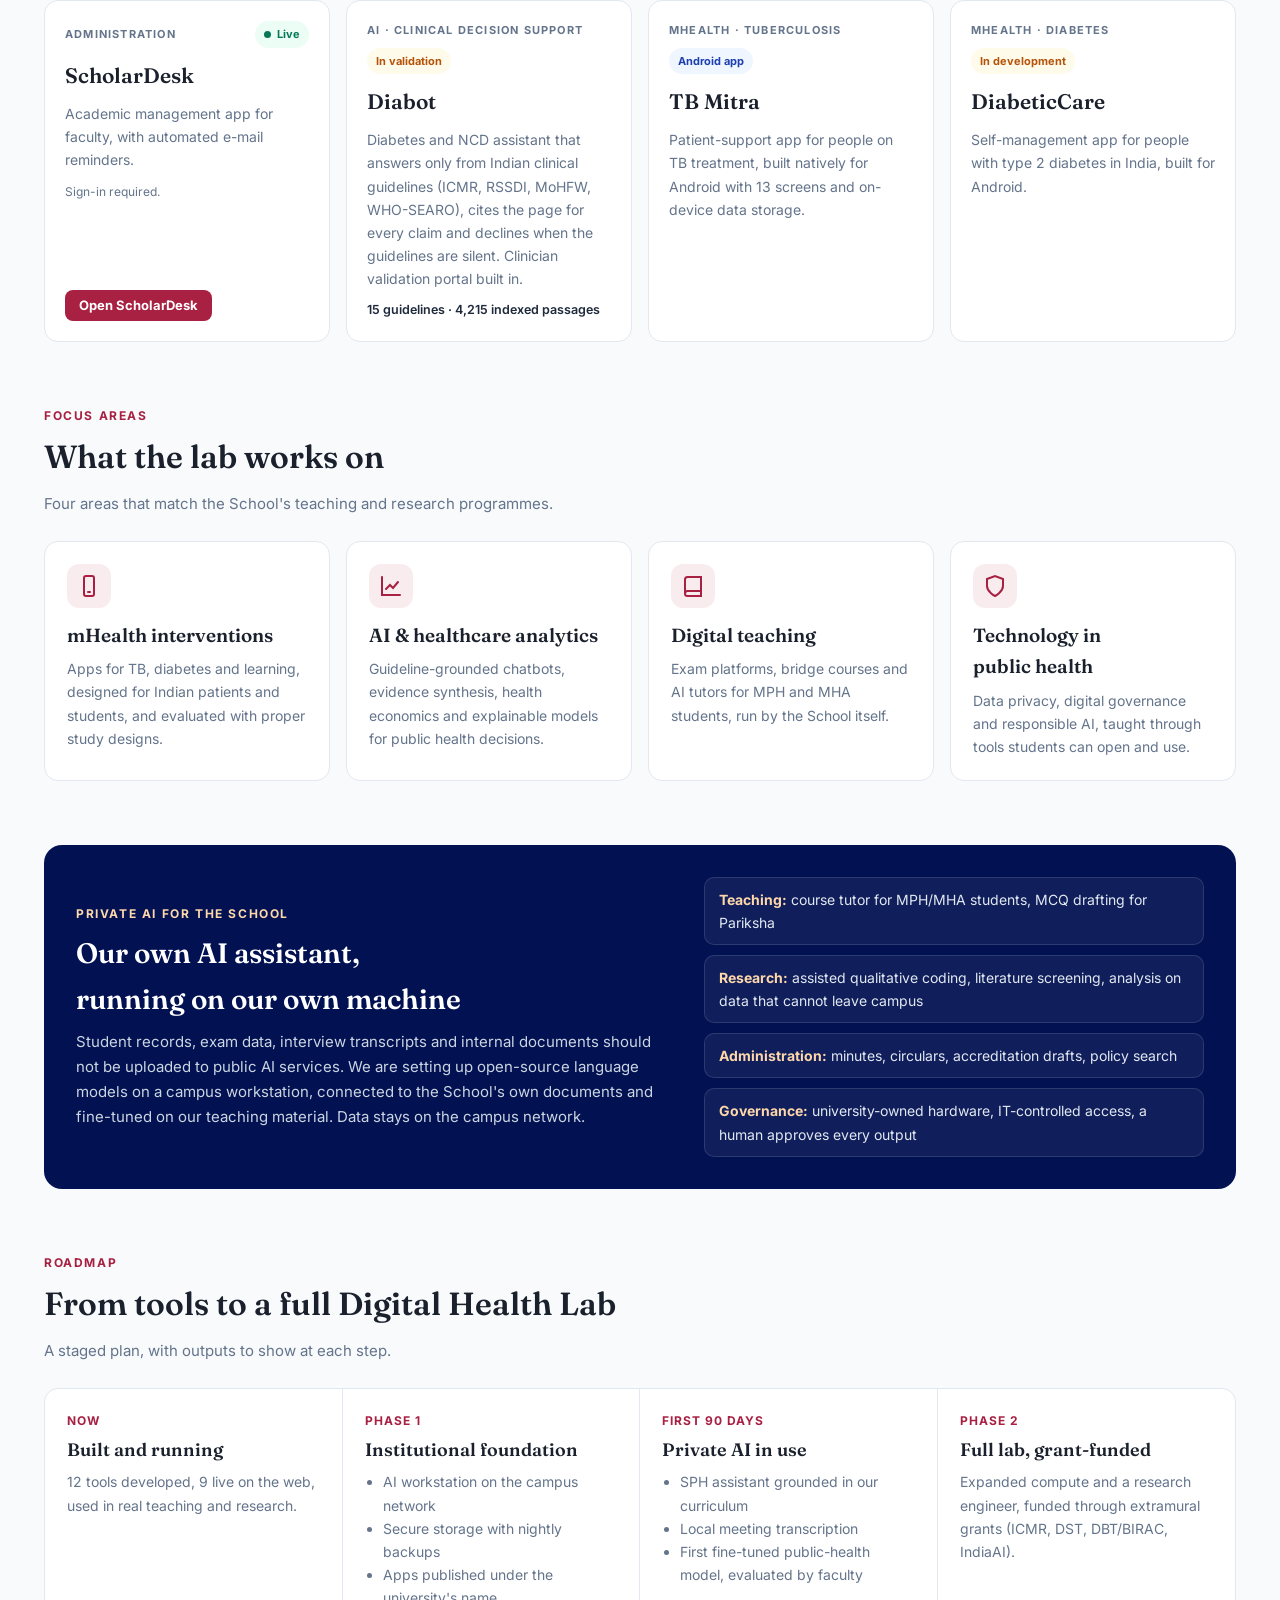
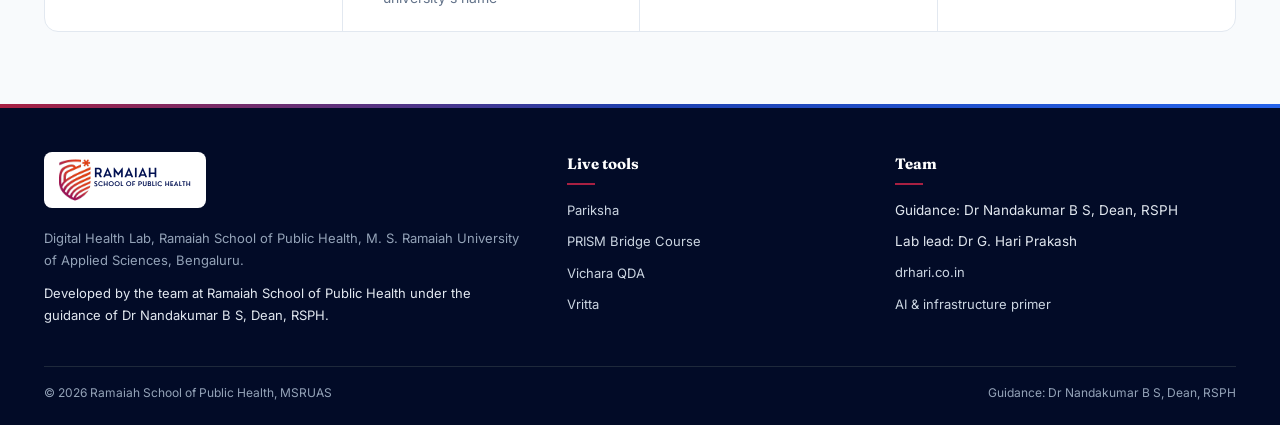
==== commit 81818c2d: "Credit RSPH team and Dean Dr Nandakumar B S Co-Authored-By: Claude Opus 5.5 <noreply@anthropic.com>" ====
--- a/index.html
+++ b/index.html
@@ -50,6 +50,7 @@
     <h1 class="hero-sub" style="font-family:'Inter',sans-serif;font-weight:500;color:#FFEDD5;">
       We build the digital tools our School teaches, researches and runs on: exam platforms, bridge courses, research software, mHealth apps and privacy-first AI.
     </h1>
+    <p class="hero-credit">Developed by the team at Ramaiah School of Public Health under the guidance of Dr Nandakumar B S, Dean, RSPH.</p>
     <div class="hero-actions">
       <a class="btn btn-light" href="#innovations">See our live tools</a>
       <a class="btn btn-ghost" href="primer.html">AI &amp; infrastructure primer</a>
@@ -217,6 +218,7 @@
       <div>
         <img src="rsph_logo.svg" alt="Ramaiah School of Public Health" class="footer-logo-img" onerror="this.onerror=null;this.src='rsph_official_logo.png';" />
         <p class="footer-brand-text">Digital Health Lab, Ramaiah School of Public Health, M. S. Ramaiah University of Applied Sciences, Bengaluru.</p>
+        <p class="footer-brand-text" style="color:#E2E8F0">Developed by the team at Ramaiah School of Public Health under the guidance of Dr Nandakumar B S, Dean, RSPH.</p>
       </div>
       <div>
         <div class="footer-heading">Live tools</div>
@@ -228,15 +230,16 @@
         </ul>
       </div>
       <div>
-        <div class="footer-heading">Lab lead</div>
+        <div class="footer-heading">Team</div>
         <ul class="footer-links">
-          <li>Dr G. Hari Prakash</li>
+          <li>Guidance: Dr Nandakumar B S, Dean, RSPH</li>
+          <li>Lab lead: Dr G. Hari Prakash</li>
           <li><a href="https://www.drhari.co.in" target="_blank" rel="noopener">drhari.co.in</a></li>
           <li><a href="primer.html">AI &amp; infrastructure primer</a></li>
         </ul>
       </div>
     </div>
-    <div class="footer-bottom"><span>© 2026 Ramaiah School of Public Health, MSRUAS</span><span>Built in-house by the Digital Health Lab</span></div>
+    <div class="footer-bottom"><span>© 2026 Ramaiah School of Public Health, MSRUAS</span><span>Guidance: Dr Nandakumar B S, Dean, RSPH</span></div>
   </div>
 </footer>
 
--- a/styles.css
+++ b/styles.css
@@ -72,6 +72,7 @@
 @keyframes heroIconFloat { 0%,100% { transform: translateY(0) rotate(0); } 50% { transform: translateY(-5px) rotate(-1.5deg); } }
 @keyframes heroSparkleTwinkle { 0%,100% { opacity: 0; transform: scale(.4) rotate(0); } 50% { opacity: 1; transform: scale(1) rotate(20deg); } }
 .hero-sub { font-size: 16px; color: #FFEDD5; max-width: 860px; margin-bottom: 26px; }
+.hero-credit { display: inline-block; font-size: 13.5px; font-weight: 600; color: #fff; background: rgba(2,17,82,.28); border: 1px solid rgba(255,255,255,.3); padding: 8px 14px; border-radius: 8px; margin: -10px 0 22px; }
 .hero-actions { display: flex; gap: 10px; flex-wrap: wrap; margin-bottom: 28px; }
 .btn { display: inline-flex; align-items: center; gap: 8px; font: 700 14px/1 'Inter', sans-serif; padding: 12px 18px; border-radius: 10px; text-decoration: none; border: 1px solid transparent; cursor: pointer; transition: transform .15s, box-shadow .15s, background .15s; }
 .btn:hover { transform: translateY(-2px); }
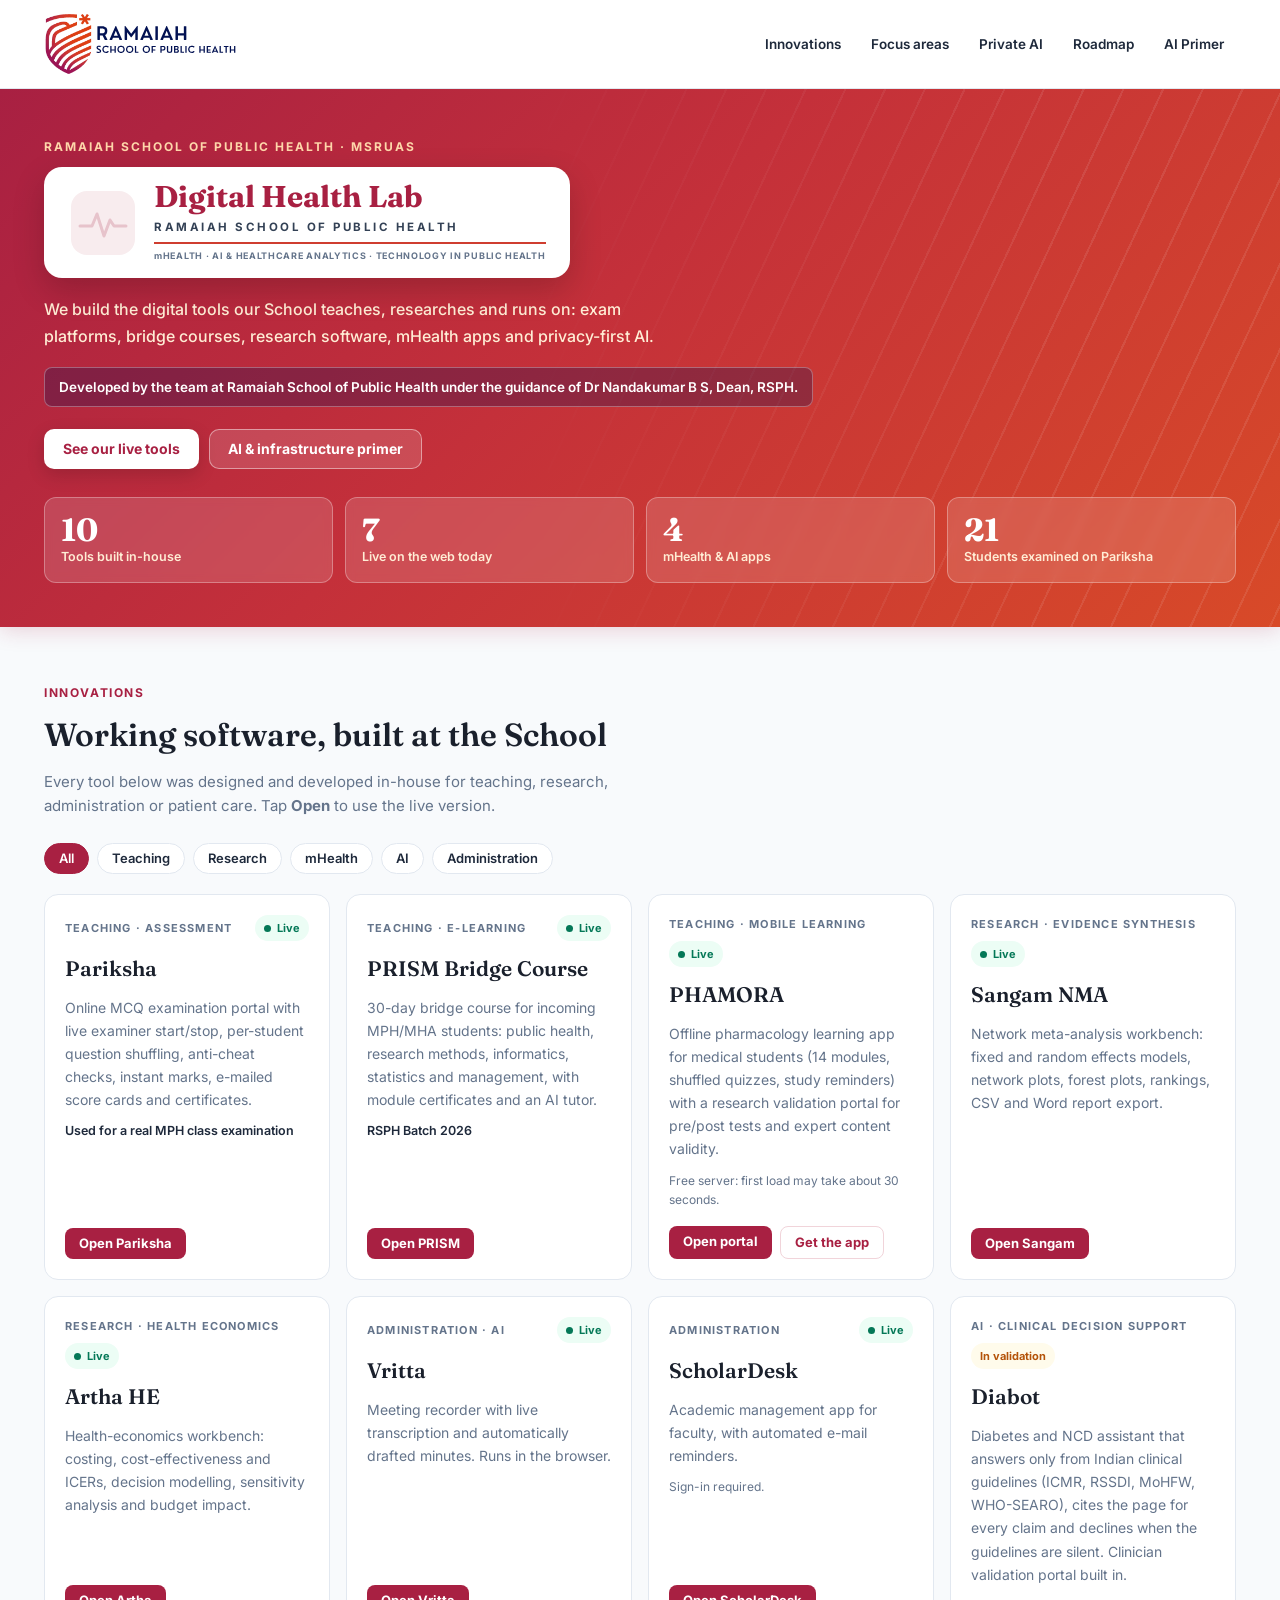
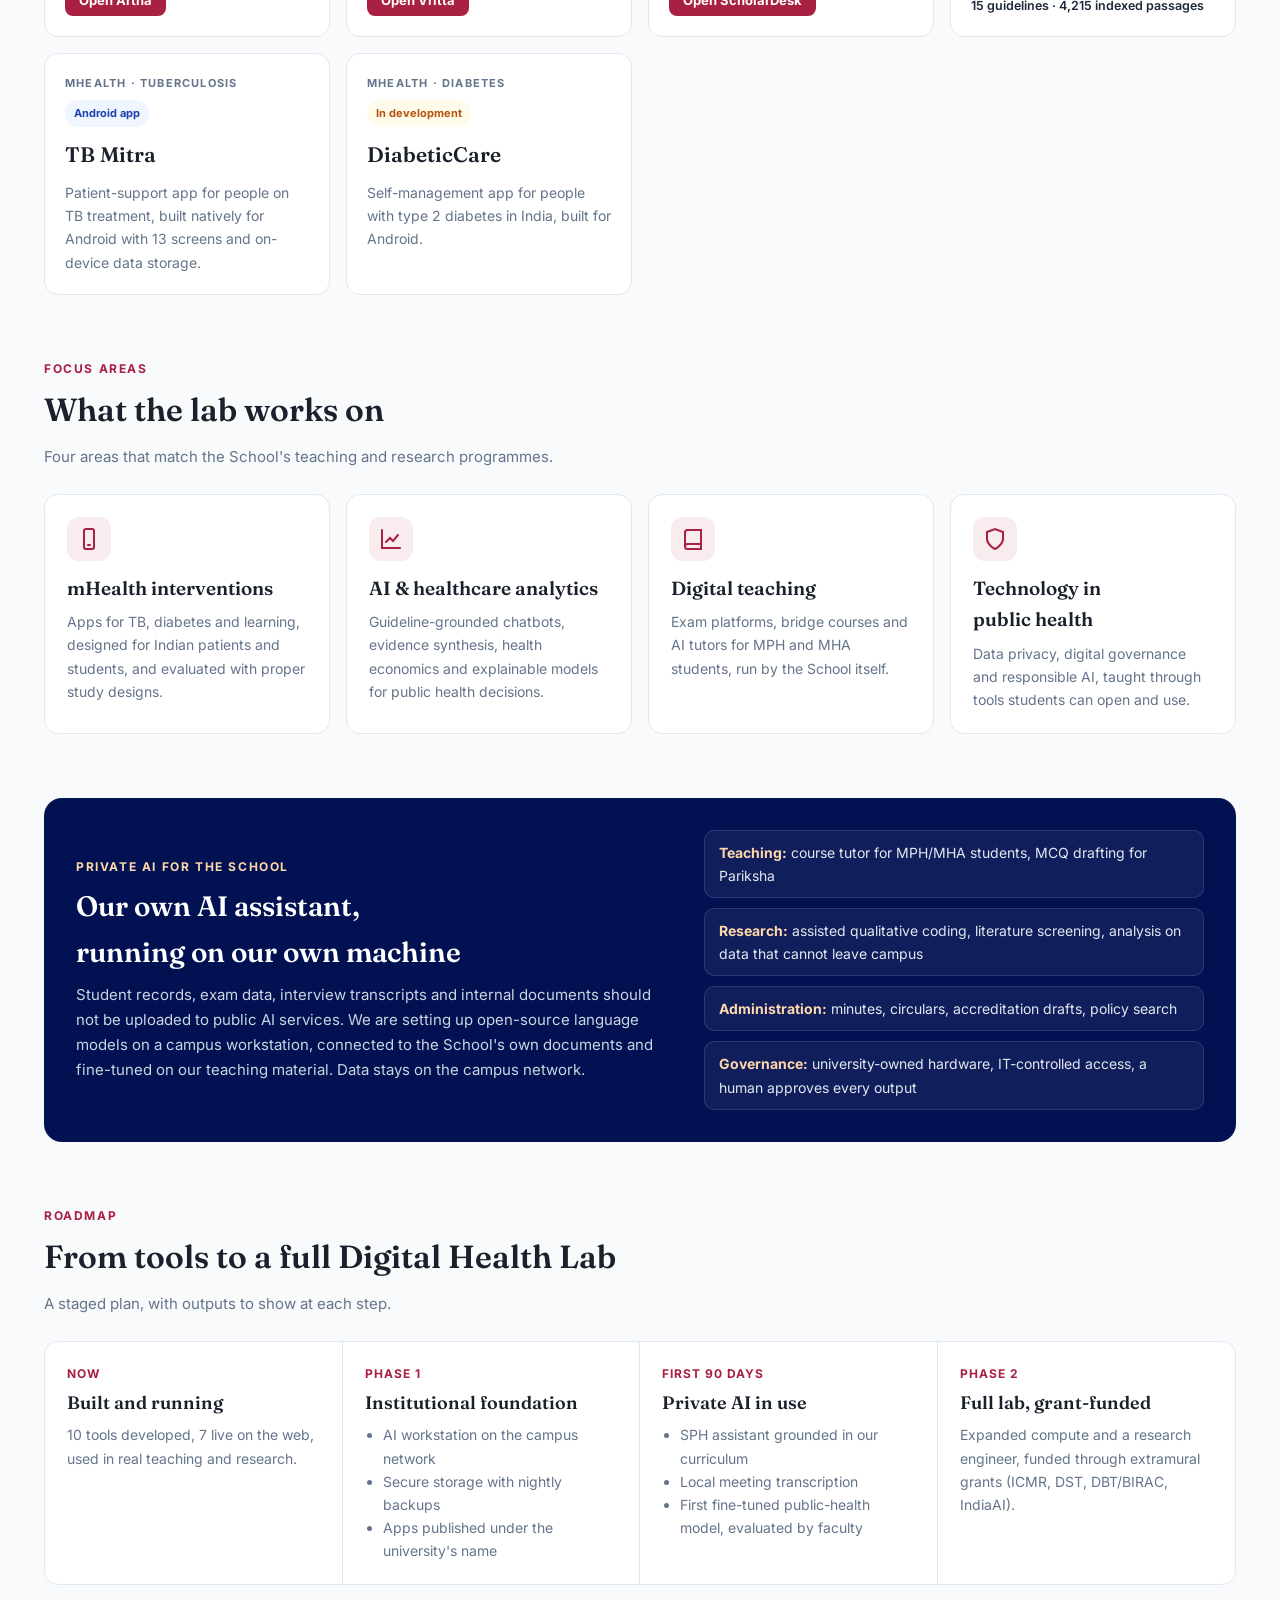
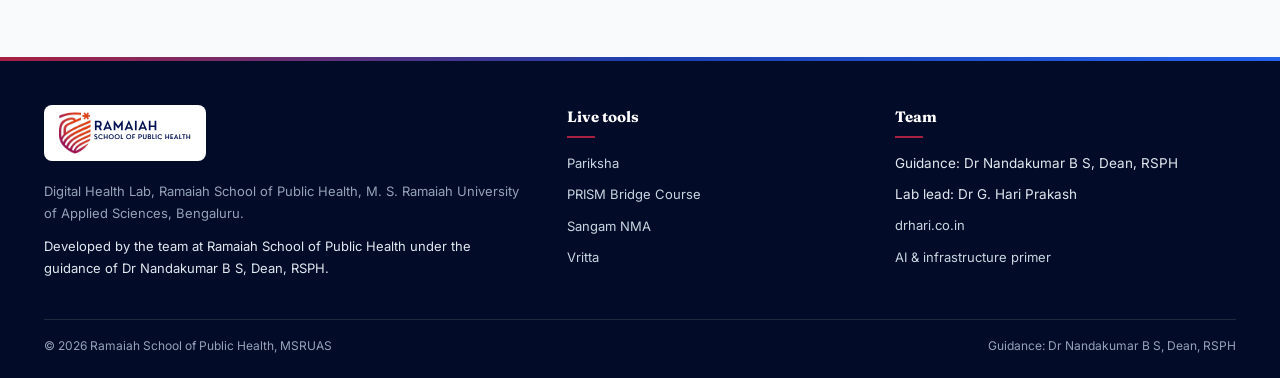
==== commit 794c2391: "Remove Pramana and Vichara from the site Co-Authored-By: Claude Opus 5.5 <noreply@anthropic.com>" ====
--- a/index.html
+++ b/index.html
@@ -56,8 +56,8 @@
       <a class="btn btn-ghost" href="primer.html">AI &amp; infrastructure primer</a>
     </div>
     <div class="metrics-row">
-      <div class="metric-card"><div class="big-num" data-count="12">12</div><div class="caption">Tools built in-house</div></div>
-      <div class="metric-card"><div class="big-num" data-count="9">9</div><div class="caption">Live on the web today</div></div>
+      <div class="metric-card"><div class="big-num" data-count="10">10</div><div class="caption">Tools built in-house</div></div>
+      <div class="metric-card"><div class="big-num" data-count="7">7</div><div class="caption">Live on the web today</div></div>
       <div class="metric-card"><div class="big-num" data-count="4">4</div><div class="caption">mHealth &amp; AI apps</div></div>
       <div class="metric-card"><div class="big-num" data-count="21">21</div><div class="caption">Students examined on Pariksha</div></div>
     </div>
@@ -105,25 +105,10 @@
     </article>
 
     <article class="card reveal" data-cat="research">
-      <div class="card-top"><span class="cat">Research · Qualitative</span><span class="status live">Live</span></div>
-      <h3>Vichara QDA</h3>
-      <p>Qualitative data analysis in the browser, an alternative to licensed QDA software. Data stays on the researcher's own device.</p>
-      <div class="who">Used to code 28 transcripts in a Bengaluru schools study</div>
-      <div class="card-actions"><a class="btn-sm" href="https://vichara-qda-production.up.railway.app" target="_blank" rel="noopener">Open Vichara</a></div>
-    </article>
-
-    <article class="card reveal" data-cat="research">
       <div class="card-top"><span class="cat">Research · Evidence synthesis</span><span class="status live">Live</span></div>
       <h3>Sangam NMA</h3>
       <p>Network meta-analysis workbench: fixed and random effects models, network plots, forest plots, rankings, CSV and Word report export.</p>
       <div class="card-actions"><a class="btn-sm" href="https://sangam-web-production.up.railway.app" target="_blank" rel="noopener">Open Sangam</a></div>
-    </article>
-
-    <article class="card reveal" data-cat="research">
-      <div class="card-top"><span class="cat">Research · Evidence synthesis</span><span class="status live">Live</span></div>
-      <h3>Pramaṇa</h3>
-      <p>Systematic review tool, built to be fast and affordable for student and faculty reviews.</p>
-      <div class="card-actions"><a class="btn-sm" href="https://pramana-server-production.up.railway.app" target="_blank" rel="noopener">Open Pramaṇa</a></div>
     </article>
 
     <article class="card reveal" data-cat="research">
@@ -203,7 +188,7 @@
   <h2 class="section-title">From tools to a full Digital Health Lab</h2>
   <p class="section-lede">A staged plan, with outputs to show at each step.</p>
   <div class="roadmap reveal">
-    <div class="step"><div class="when">Now</div><h3>Built and running</h3><p>12 tools developed, 9 live on the web, used in real teaching and research.</p></div>
+    <div class="step"><div class="when">Now</div><h3>Built and running</h3><p>10 tools developed, 7 live on the web, used in real teaching and research.</p></div>
     <div class="step"><div class="when">Phase 1</div><h3>Institutional foundation</h3><ul><li>AI workstation on the campus network</li><li>Secure storage with nightly backups</li><li>Apps published under the university's name</li></ul></div>
     <div class="step"><div class="when">First 90 days</div><h3>Private AI in use</h3><ul><li>SPH assistant grounded in our curriculum</li><li>Local meeting transcription</li><li>First fine-tuned public-health model, evaluated by faculty</li></ul></div>
     <div class="step"><div class="when">Phase 2</div><h3>Full lab, grant-funded</h3><p>Expanded compute and a research engineer, funded through extramural grants (ICMR, DST, DBT/BIRAC, IndiaAI).</p></div>
@@ -225,7 +210,7 @@
         <ul class="footer-links">
           <li><a href="https://pariksha.drhari.co.in" target="_blank" rel="noopener">Pariksha</a></li>
           <li><a href="https://rsph-prism-2026-8d817.web.app" target="_blank" rel="noopener">PRISM Bridge Course</a></li>
-          <li><a href="https://vichara-qda-production.up.railway.app" target="_blank" rel="noopener">Vichara QDA</a></li>
+          <li><a href="https://sangam-web-production.up.railway.app" target="_blank" rel="noopener">Sangam NMA</a></li>
           <li><a href="https://www.drhari.co.in/vritta" target="_blank" rel="noopener">Vritta</a></li>
         </ul>
       </div>
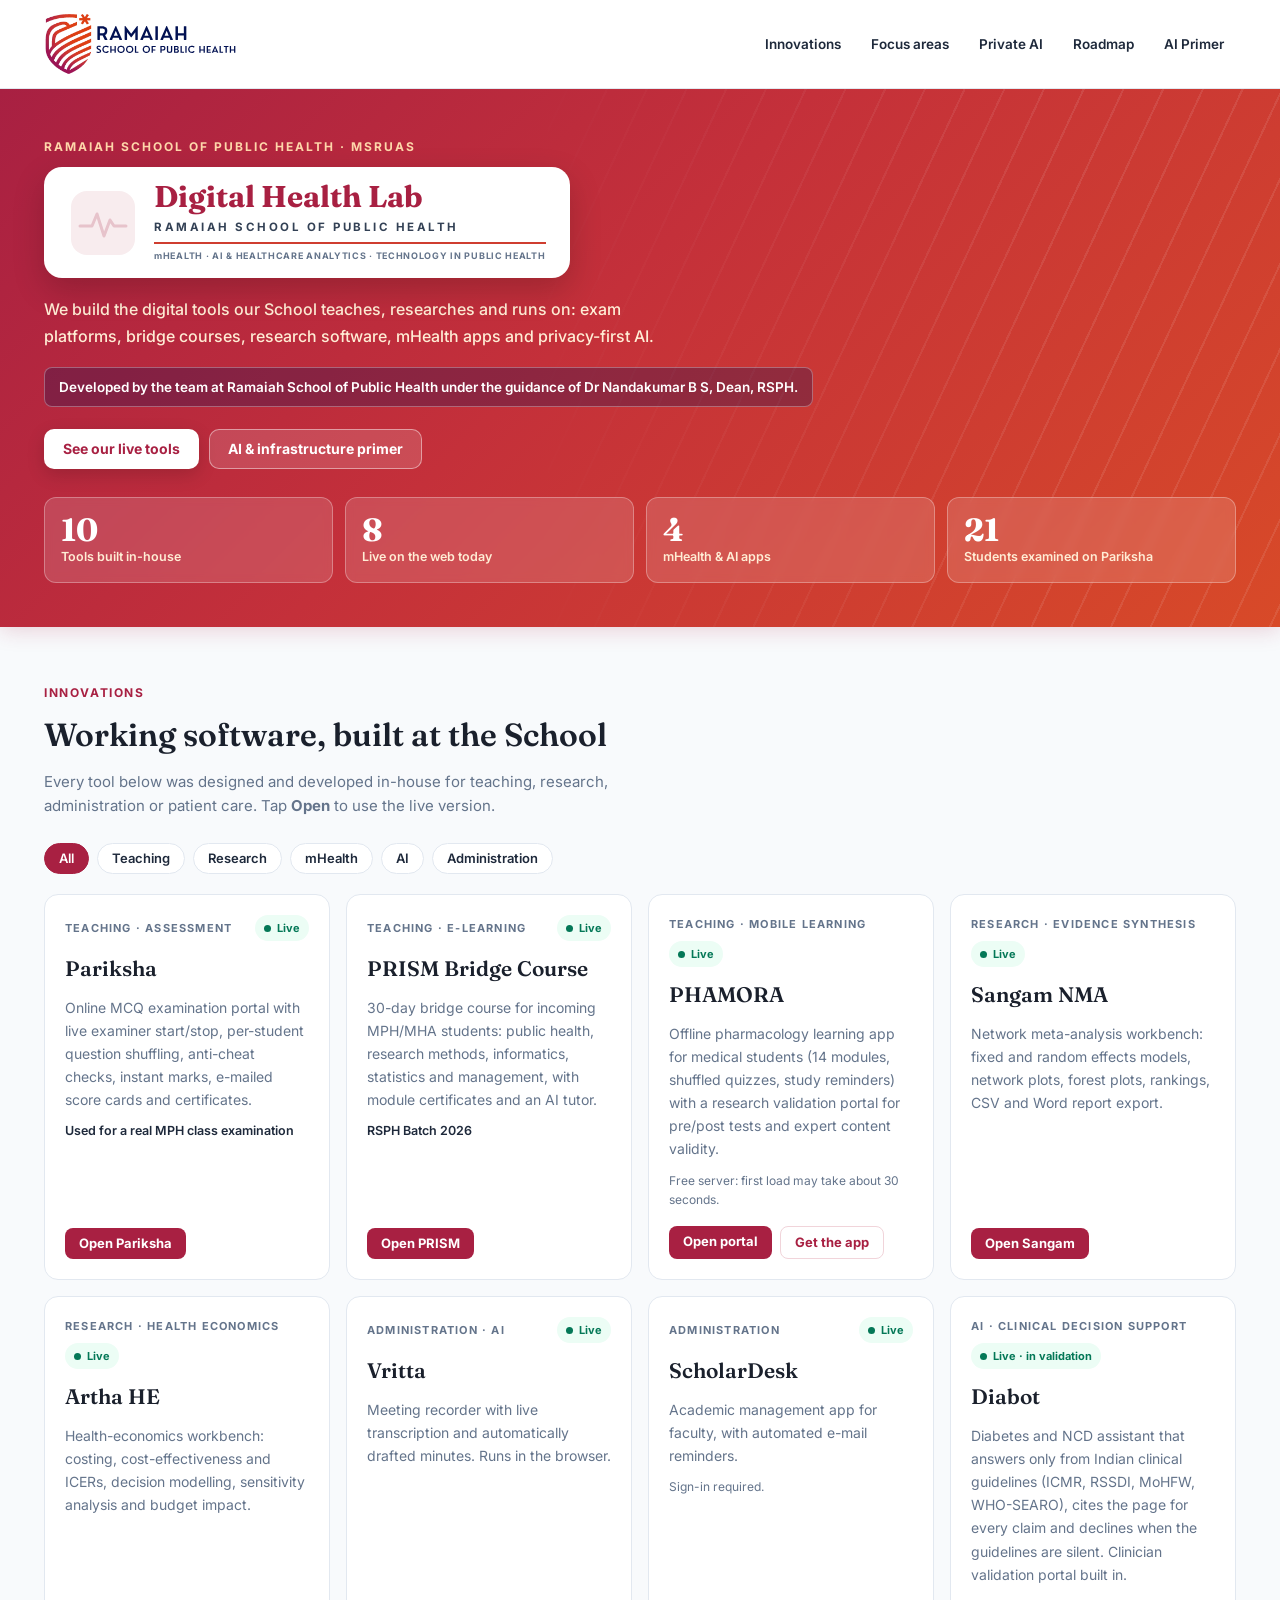
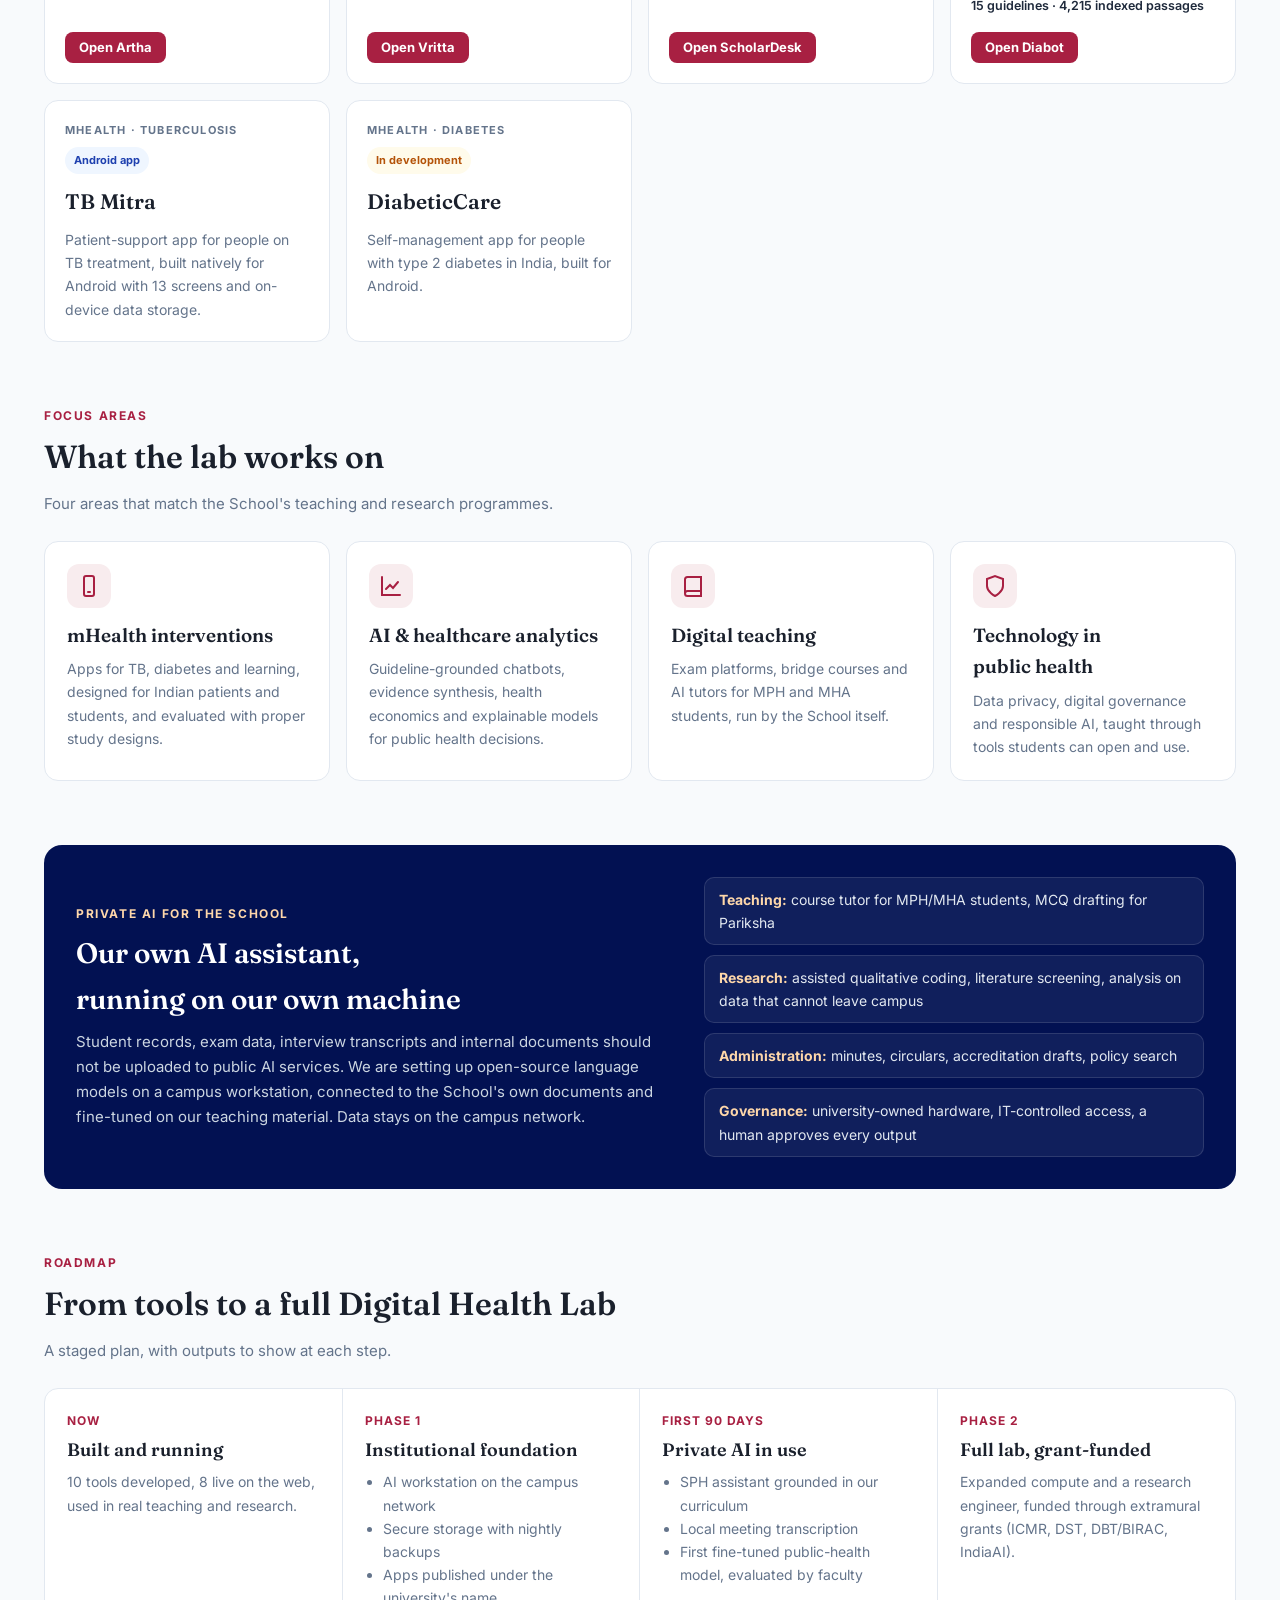
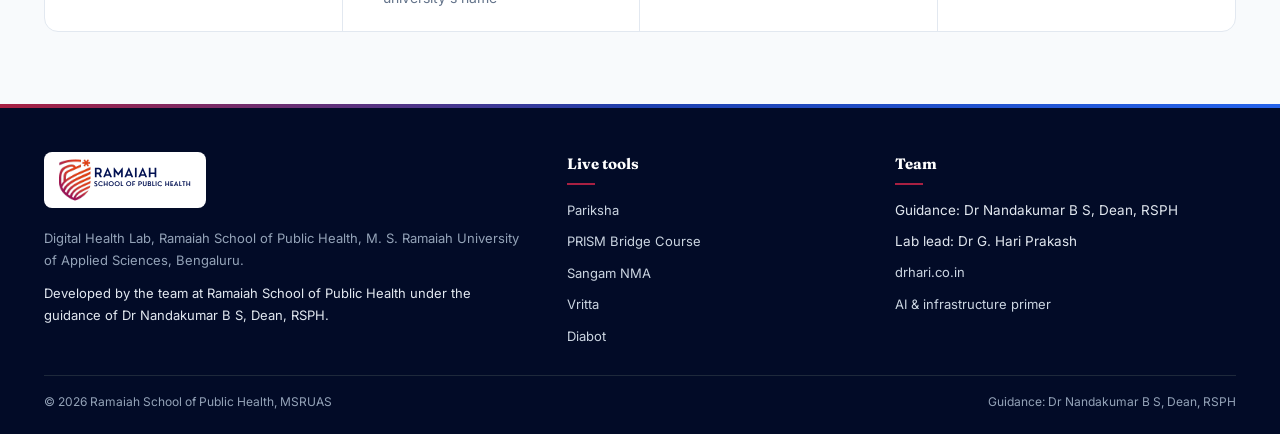
==== commit 3fc28f25: "Add live Diabot link Co-Authored-By: Claude Opus 5.5 <noreply@anthropic.com>" ====
--- a/index.html
+++ b/index.html
@@ -57,7 +57,7 @@
     </div>
     <div class="metrics-row">
       <div class="metric-card"><div class="big-num" data-count="10">10</div><div class="caption">Tools built in-house</div></div>
-      <div class="metric-card"><div class="big-num" data-count="7">7</div><div class="caption">Live on the web today</div></div>
+      <div class="metric-card"><div class="big-num" data-count="8">8</div><div class="caption">Live on the web today</div></div>
       <div class="metric-card"><div class="big-num" data-count="4">4</div><div class="caption">mHealth &amp; AI apps</div></div>
       <div class="metric-card"><div class="big-num" data-count="21">21</div><div class="caption">Students examined on Pariksha</div></div>
     </div>
@@ -134,10 +134,11 @@
     </article>
 
     <article class="card reveal" data-cat="ai mhealth">
-      <div class="card-top"><span class="cat">AI · Clinical decision support</span><span class="status dev">In validation</span></div>
+      <div class="card-top"><span class="cat">AI · Clinical decision support</span><span class="status live">Live · in validation</span></div>
       <h3>Diabot</h3>
       <p>Diabetes and NCD assistant that answers only from Indian clinical guidelines (ICMR, RSSDI, MoHFW, WHO-SEARO), cites the page for every claim and declines when the guidelines are silent. Clinician validation portal built in.</p>
       <div class="who">15 guidelines · 4,215 indexed passages</div>
+      <div class="card-actions"><a class="btn-sm" href="https://diabot-web-production.up.railway.app/" target="_blank" rel="noopener">Open Diabot</a></div>
     </article>
 
     <article class="card reveal" data-cat="mhealth">
@@ -188,7 +189,7 @@
   <h2 class="section-title">From tools to a full Digital Health Lab</h2>
   <p class="section-lede">A staged plan, with outputs to show at each step.</p>
   <div class="roadmap reveal">
-    <div class="step"><div class="when">Now</div><h3>Built and running</h3><p>10 tools developed, 7 live on the web, used in real teaching and research.</p></div>
+    <div class="step"><div class="when">Now</div><h3>Built and running</h3><p>10 tools developed, 8 live on the web, used in real teaching and research.</p></div>
     <div class="step"><div class="when">Phase 1</div><h3>Institutional foundation</h3><ul><li>AI workstation on the campus network</li><li>Secure storage with nightly backups</li><li>Apps published under the university's name</li></ul></div>
     <div class="step"><div class="when">First 90 days</div><h3>Private AI in use</h3><ul><li>SPH assistant grounded in our curriculum</li><li>Local meeting transcription</li><li>First fine-tuned public-health model, evaluated by faculty</li></ul></div>
     <div class="step"><div class="when">Phase 2</div><h3>Full lab, grant-funded</h3><p>Expanded compute and a research engineer, funded through extramural grants (ICMR, DST, DBT/BIRAC, IndiaAI).</p></div>
@@ -212,6 +213,7 @@
           <li><a href="https://rsph-prism-2026-8d817.web.app" target="_blank" rel="noopener">PRISM Bridge Course</a></li>
           <li><a href="https://sangam-web-production.up.railway.app" target="_blank" rel="noopener">Sangam NMA</a></li>
           <li><a href="https://www.drhari.co.in/vritta" target="_blank" rel="noopener">Vritta</a></li>
+          <li><a href="https://diabot-web-production.up.railway.app/" target="_blank" rel="noopener">Diabot</a></li>
         </ul>
       </div>
       <div>
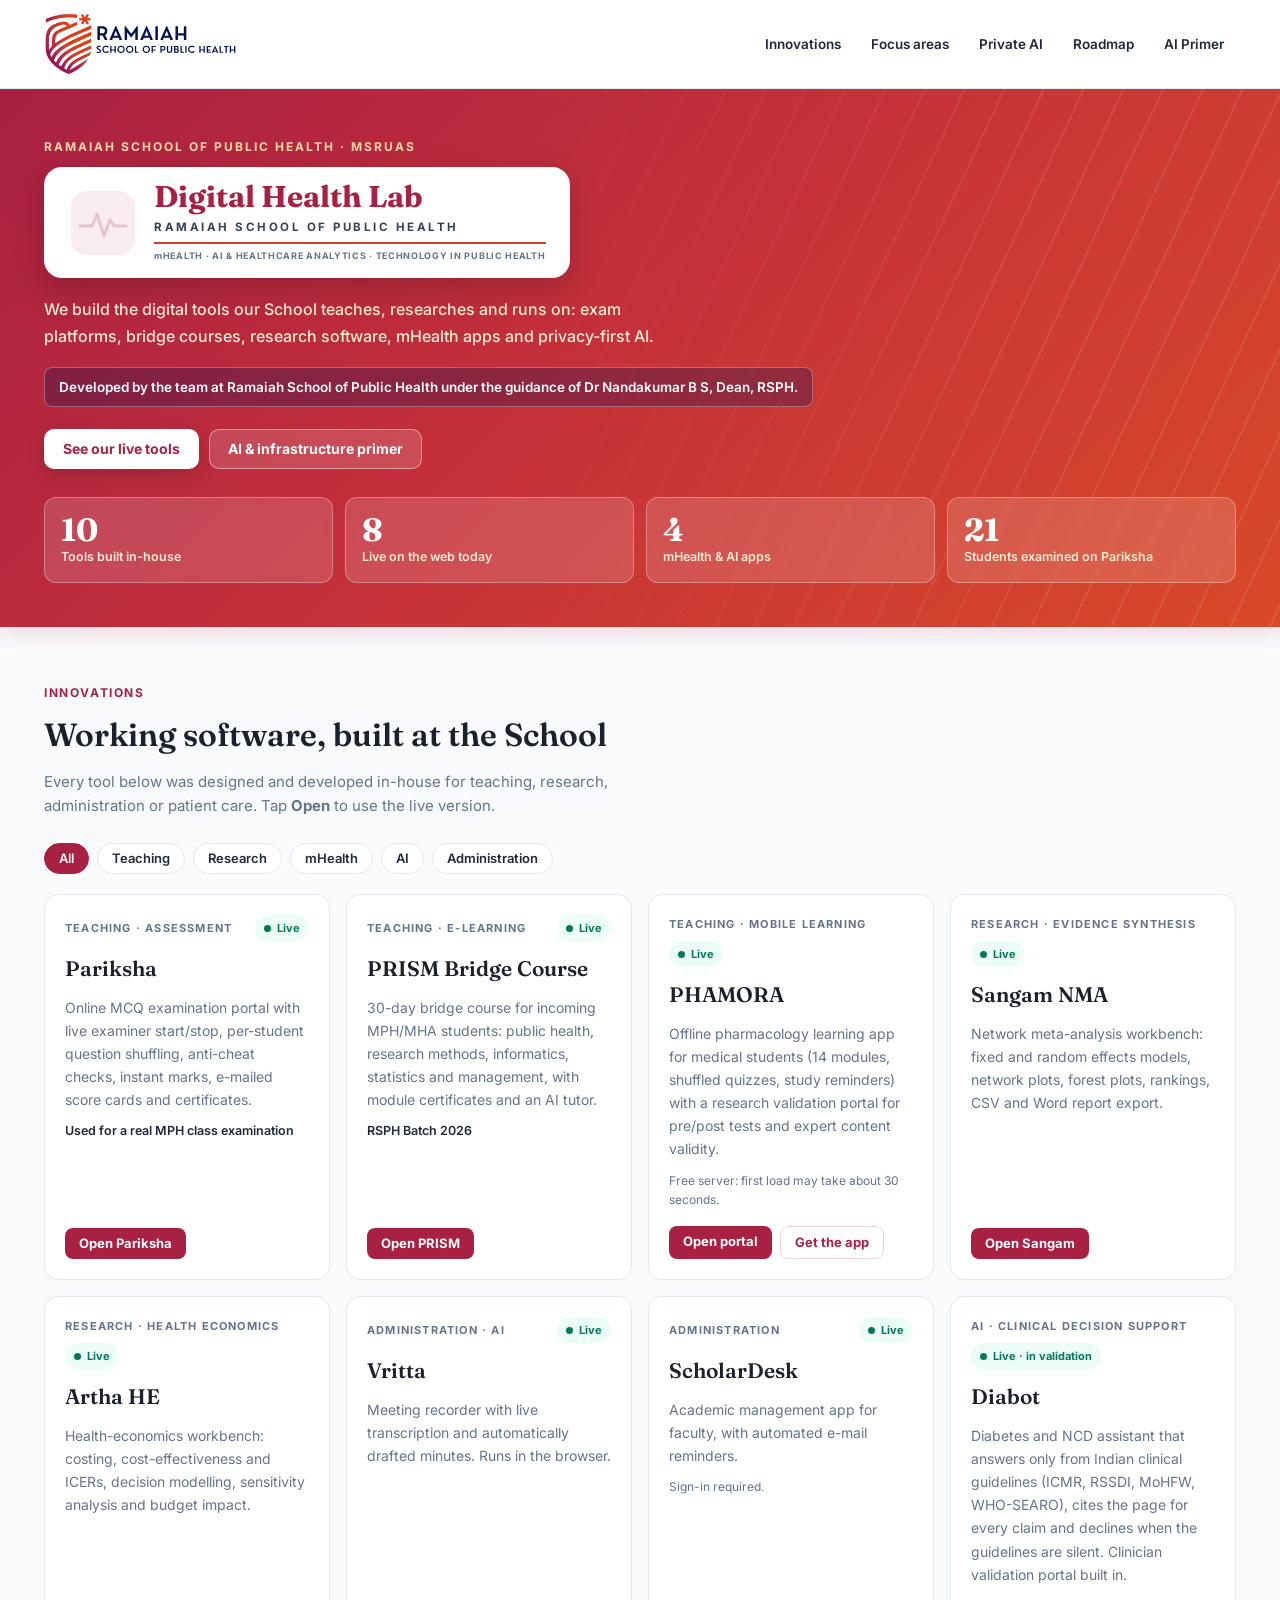
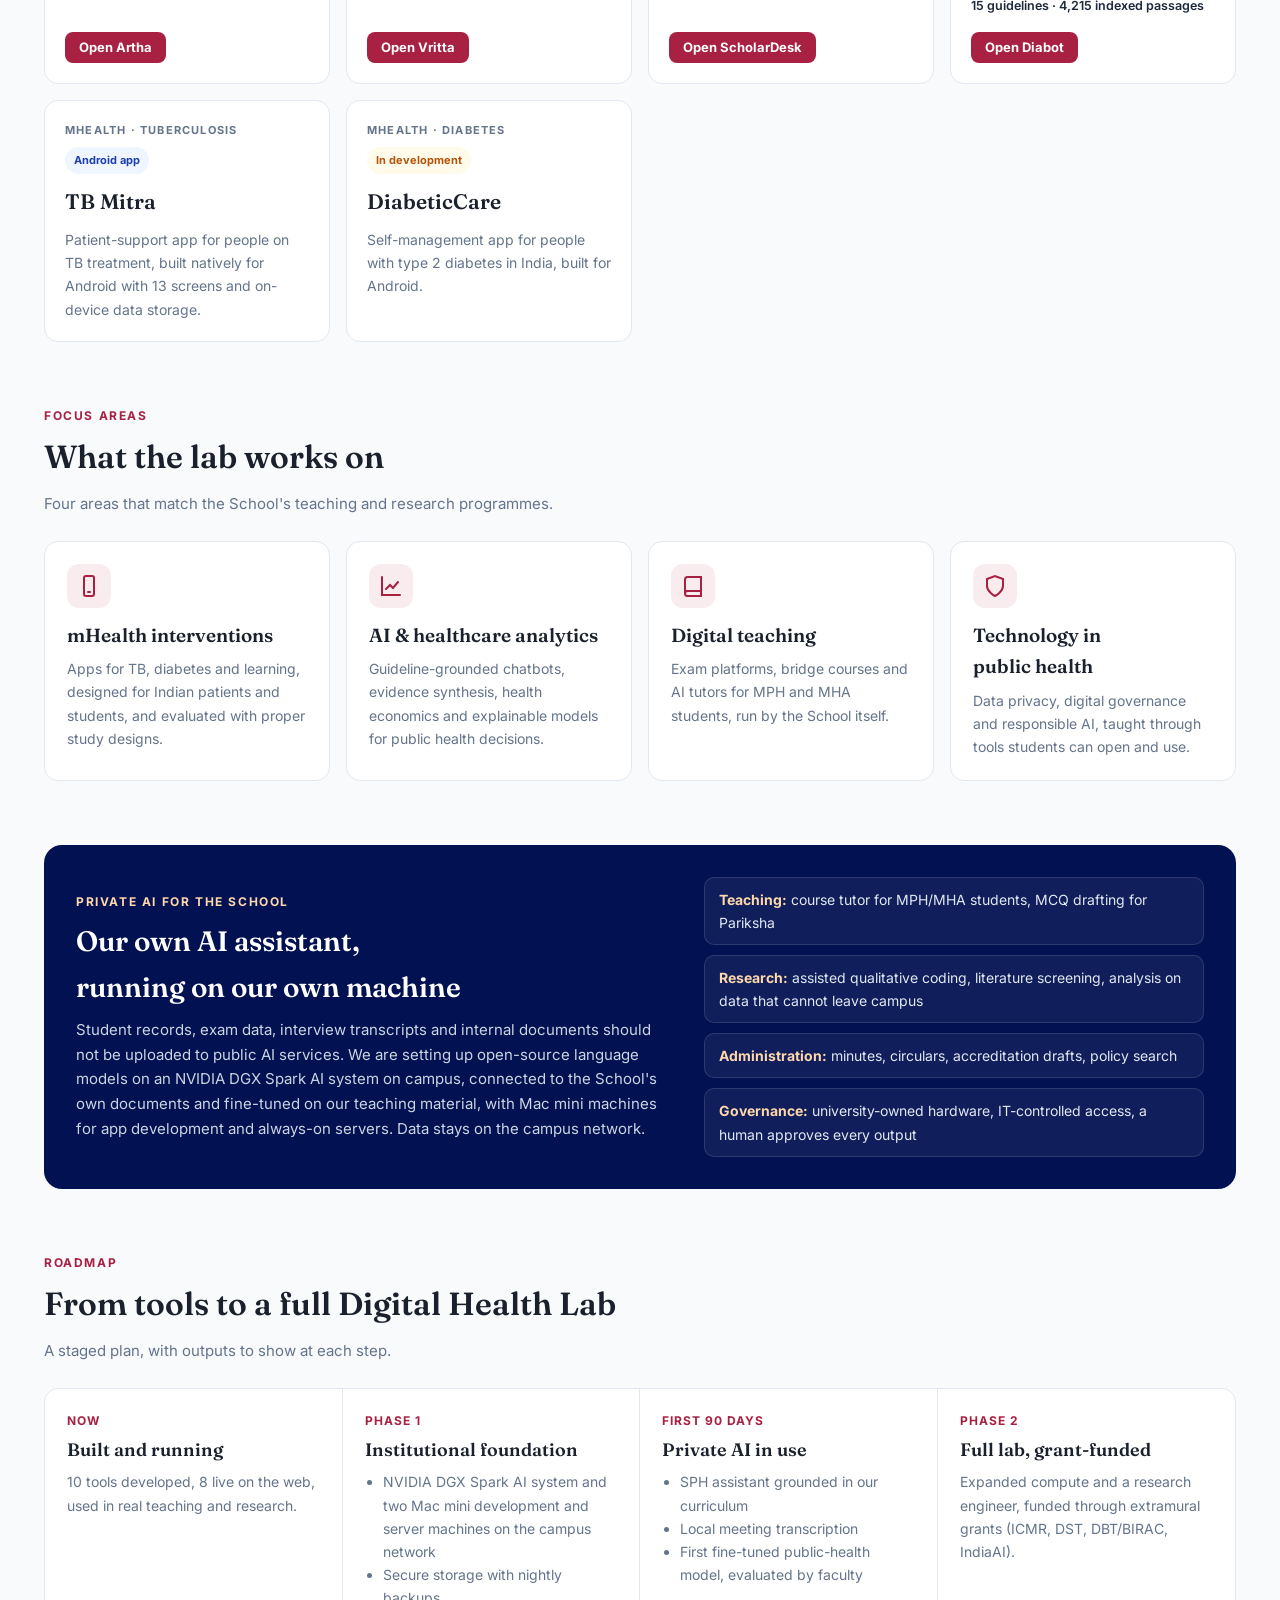
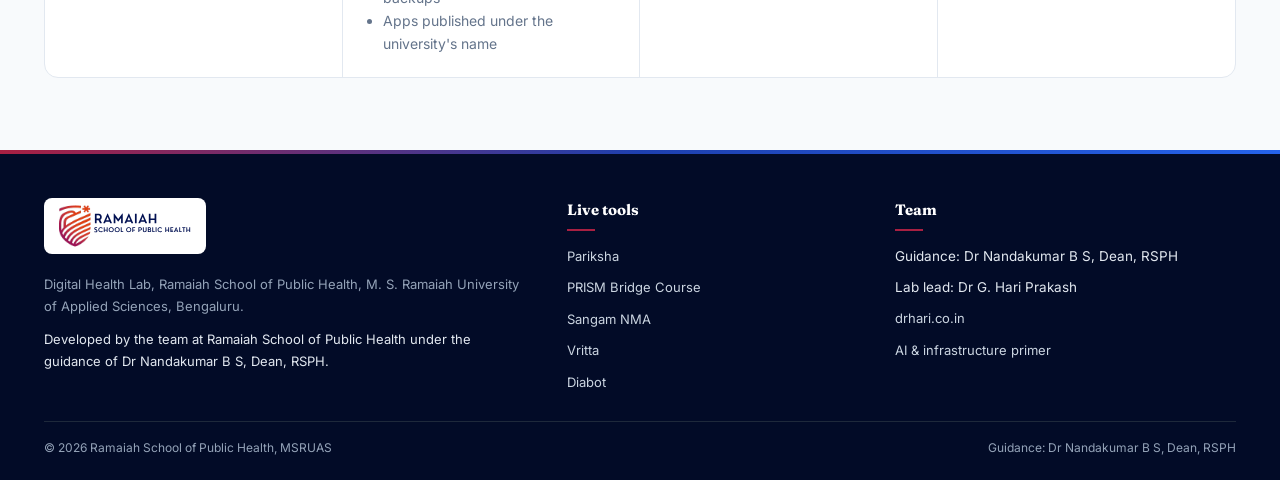
==== commit 565b257b: "Match site to final plan: DGX Spark and Mac mini Co-Authored-By: Claude Opus 5.5 <noreply@anthropic." ====
--- a/index.html
+++ b/index.html
@@ -173,7 +173,7 @@
     <div>
       <div class="eyebrow" style="color:#FED7AA">Private AI for the School</div>
       <h2>Our own AI assistant, running on our own machine</h2>
-      <p>Student records, exam data, interview transcripts and internal documents should not be uploaded to public AI services. We are setting up open-source language models on a campus workstation, connected to the School's own documents and fine-tuned on our teaching material. Data stays on the campus network.</p>
+      <p>Student records, exam data, interview transcripts and internal documents should not be uploaded to public AI services. We are setting up open-source language models on an NVIDIA DGX Spark AI system on campus, connected to the School's own documents and fine-tuned on our teaching material, with Mac mini machines for app development and always-on servers. Data stays on the campus network.</p>
     </div>
     <ul>
       <li><b>Teaching:</b> course tutor for MPH/MHA students, MCQ drafting for Pariksha</li>
@@ -190,7 +190,7 @@
   <p class="section-lede">A staged plan, with outputs to show at each step.</p>
   <div class="roadmap reveal">
     <div class="step"><div class="when">Now</div><h3>Built and running</h3><p>10 tools developed, 8 live on the web, used in real teaching and research.</p></div>
-    <div class="step"><div class="when">Phase 1</div><h3>Institutional foundation</h3><ul><li>AI workstation on the campus network</li><li>Secure storage with nightly backups</li><li>Apps published under the university's name</li></ul></div>
+    <div class="step"><div class="when">Phase 1</div><h3>Institutional foundation</h3><ul><li>NVIDIA DGX Spark AI system and two Mac mini development and server machines on the campus network</li><li>Secure storage with nightly backups</li><li>Apps published under the university's name</li></ul></div>
     <div class="step"><div class="when">First 90 days</div><h3>Private AI in use</h3><ul><li>SPH assistant grounded in our curriculum</li><li>Local meeting transcription</li><li>First fine-tuned public-health model, evaluated by faculty</li></ul></div>
     <div class="step"><div class="when">Phase 2</div><h3>Full lab, grant-funded</h3><p>Expanded compute and a research engineer, funded through extramural grants (ICMR, DST, DBT/BIRAC, IndiaAI).</p></div>
   </div>
